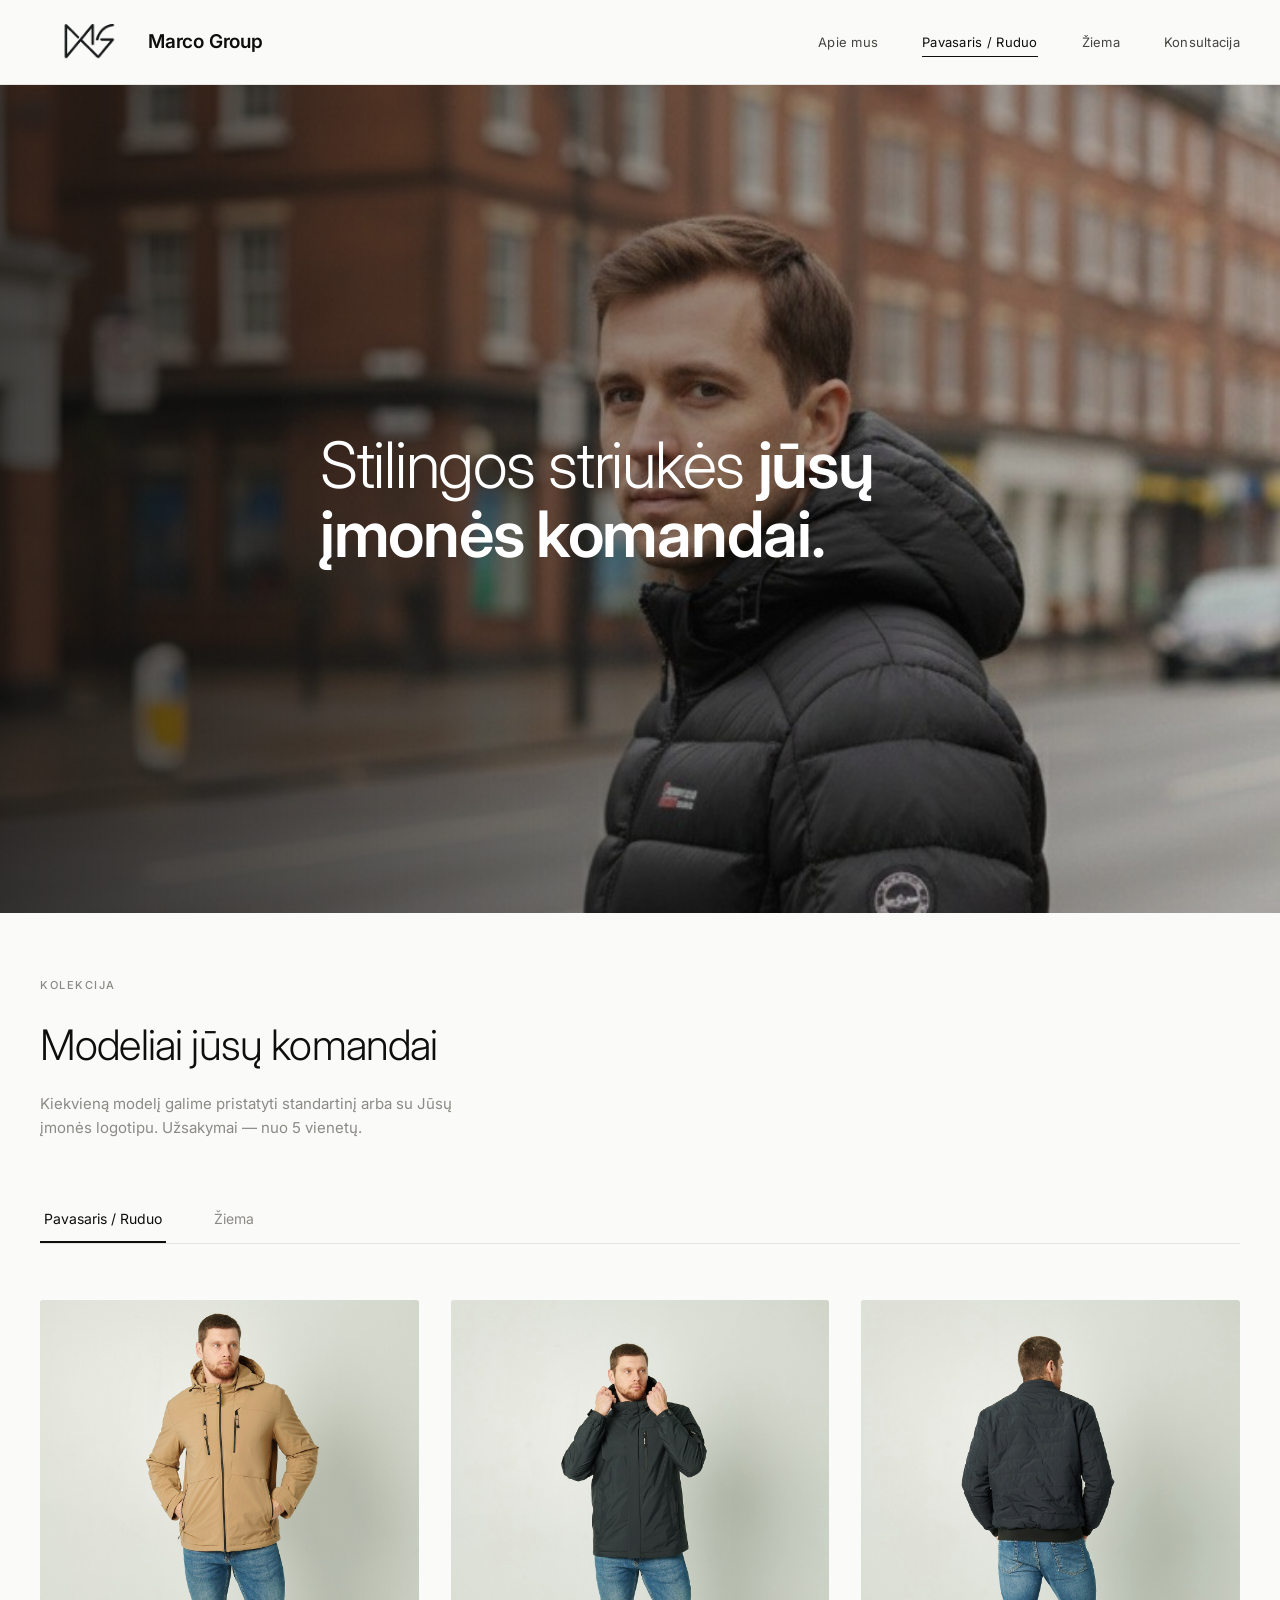
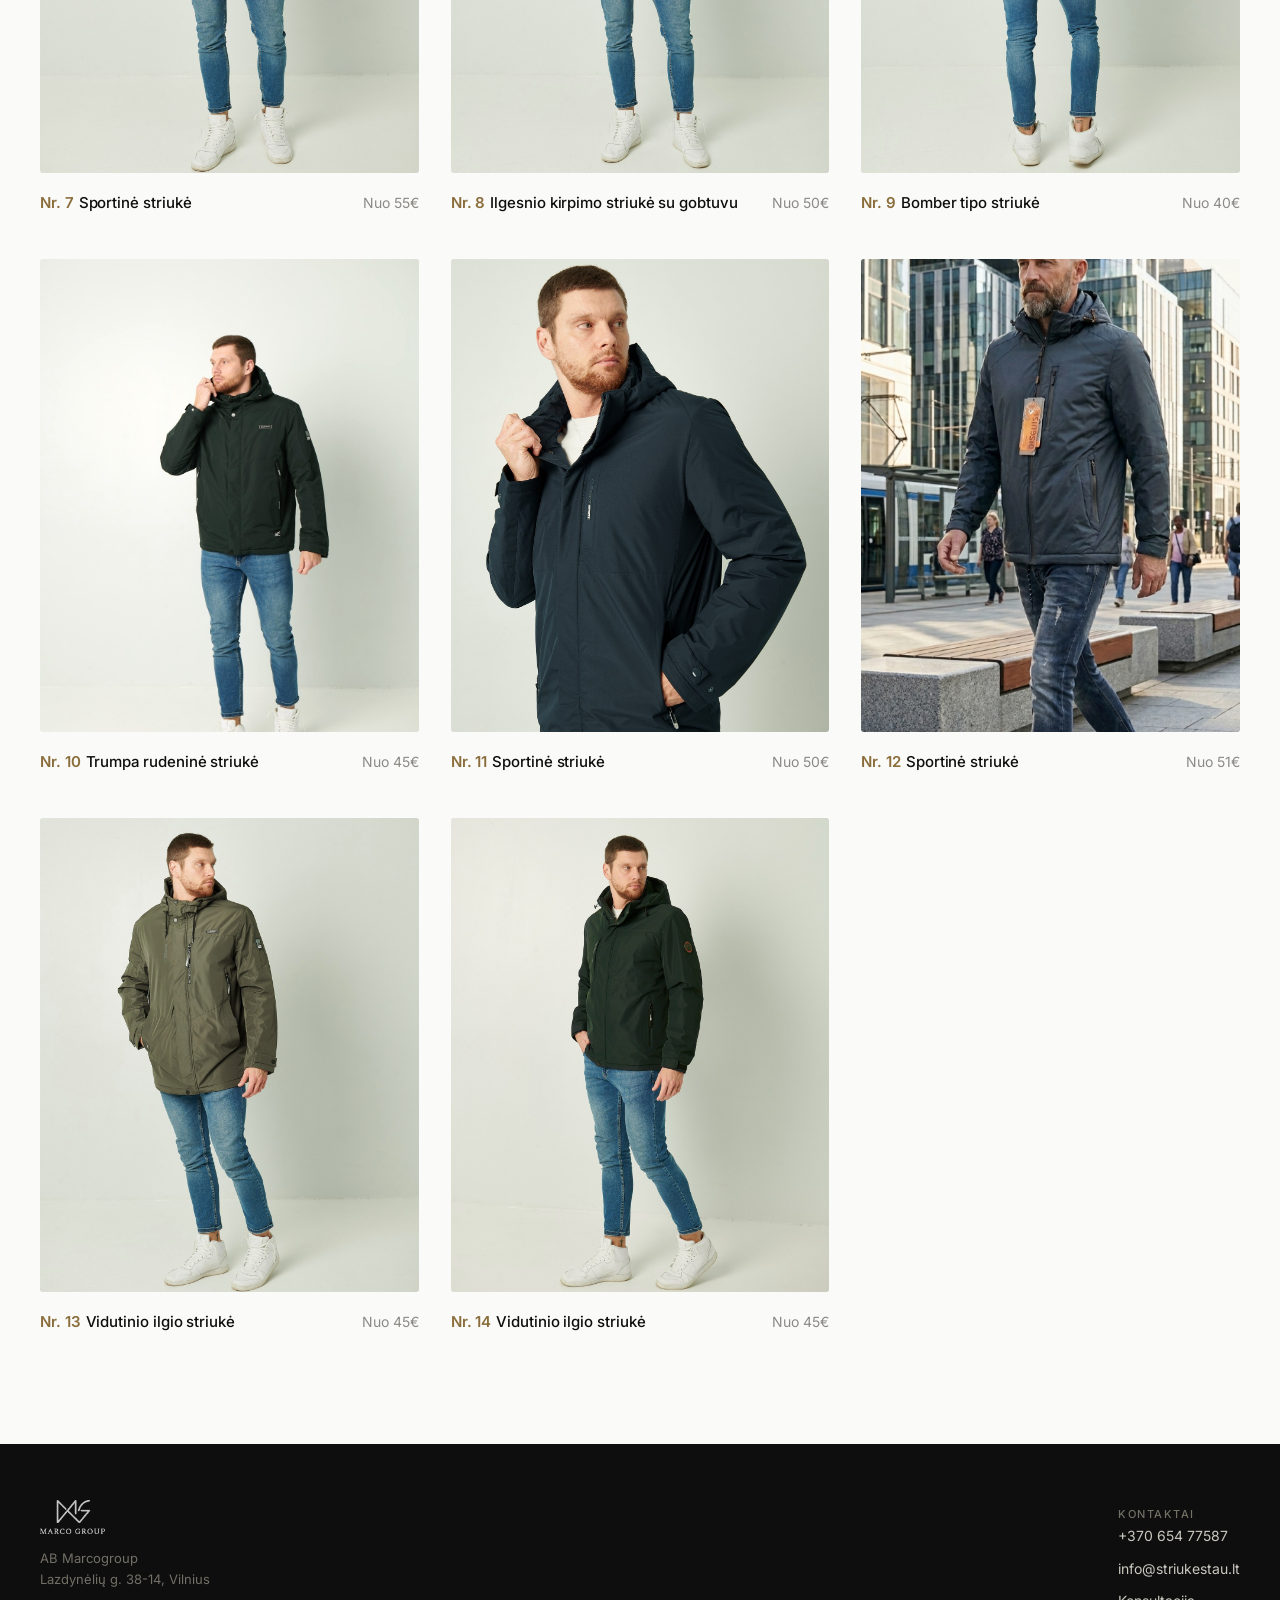
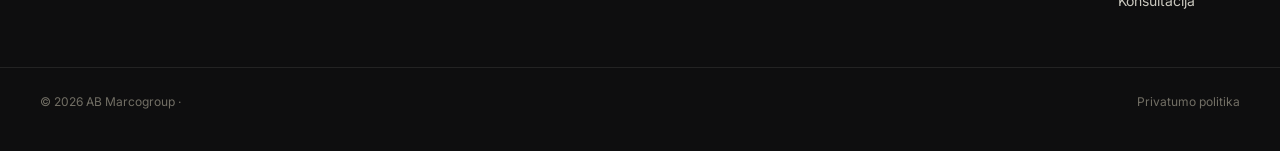
==== kolekcija.html @ fe0a09a7 "Create kolekcija.html" ====
<!DOCTYPE html>
<html lang="lt">
<head>
<meta charset="UTF-8">
<meta name="viewport" content="width=device-width, initial-scale=1.0">
<title>Kolekcija — Marco Group</title>
<meta name="description" content="Vyriškų striukių kolekcija įmonėms. Pavasario/Rudens ir Žiemos modeliai, nuo 5 vienetų.">
<link rel="icon" type="image/png" href="marco-mark-dark.png">
<meta property="og:site_name" content="Marco Group">
<meta property="og:type" content="website">
<meta property="og:image" content="marco-logo-dark.png">
<meta property="og:title" content="Kolekcija — Marco Group">
<meta property="og:description" content="Vyriškų striukių kolekcija įmonėms. Pavasario/Rudens ir Žiemos modeliai, nuo 5 vienetų.">
<link rel="canonical" href="https://striukestau.lt/kolekcija.html">
<link rel="preconnect" href="https://fonts.googleapis.com">
<link href="https://fonts.googleapis.com/css2?family=Inter:wght@300;400;500;600&display=swap" rel="stylesheet">
<link rel="stylesheet" href="1.css">
</head>
<body>

<header class="site-header">
  <div class="wrap">
    <a href="index.html" class="logo" style="display:flex; align-items:center; gap:12px;"><img src="marco-mark-dark.png" alt="Marco Group" style="height:36px;width:auto;display:block;"><span>Marco Group</span></a>
    <nav>
      <ul>
        <li><a href="kolekcija.html?season=pavasaris-ruduo" id="nav-pr">Pavasaris / Ruduo</a></li>
        <li><a href="kolekcija.html?season=ziema" id="nav-z">Žiema</a></li>
        <li><a href="konsultacija.html">Konsultacija</a></li>
      </ul>
    </nav>
  </div>
</header>

<section class="hero">
  <div class="hero-bg"></div>
  <div class="wrap">
    <div class="hero-content">
      <h1>Stilingos striukės <strong>jūsų įmonės komandai.</strong></h1>
    </div>
  </div>
</section>

<section style="padding-top:64px;">
  <div class="wrap">
    <div class="section-head">
      <span class="label">Kolekcija</span>
      <h2>Modeliai jūsų komandai</h2>
      <p>Kiekvieną modelį galime pristatyti standartinį arba su Jūsų įmonės logotipu. Užsakymai — nuo 5 vienetų.</p>
    </div>

    <div class="season-tabs">
      <button class="season-tab" data-season="pavasaris-ruduo">Pavasaris / Ruduo</button>
      <button class="season-tab" data-season="ziema">Žiema</button>
    </div>

    <div class="grid" id="product-grid"></div>
  </div>
</section>

<footer>
  <div class="wrap">
    <div>
      <img src="marco-logo-light.png" alt="Marco Group" style="height:34px; width:auto; margin-bottom:14px; opacity:0.85;">
      <p style="font-size:13px; color:#726F65; max-width:220px;">AB Marcogroup<br>Lazdynėlių g. 38-14, Vilnius</p>
    </div>
    <div class="f-col">
      <span class="label">Kontaktai</span>
      <a href="tel:+37065477587">+370 654 77587</a>
      <a href="mailto:info@striukestau.lt">info@striukestau.lt</a>
      <a href="konsultacija.html">Konsultacija</a>
    </div>
  </div>
  <div class="wrap f-bottom">© 2026 AB Marcogroup · <a href="privatumo-politika.html" style="color:inherit;">Privatumo politika</a></div>
</footer>

<script src="2.js"></script>
<script src="6.js"></script>
<script>
function renderGrid(season){
  const grid = document.getElementById('product-grid');
  grid.innerHTML = '';
  const items = PRODUCTS.filter(p => p.season === season);
  items.forEach((p, i) => {
    const secondImg = p.images.length > 1 ? p.images[1] : p.images[0];
    const num = PRODUCTS.indexOf(p) + 1;
    const a = document.createElement('a');
    a.href = 'product.html?id=' + p.id;
    a.className = 'p-card reveal reveal-stagger';
    a.style.setProperty('--reveal-delay', (i % 3) * 90 + 'ms');
    a.innerHTML = `
      <div class="imgwrap">
        ${p.featured ? '<span class="badge-featured">Rekomenduojame</span>' : ''}
        <img class="img-a" src="${p.images[0]}" alt="${p.name}" loading="lazy">
        <img class="img-b" src="${secondImg}" alt="${p.name}" loading="lazy">
      </div>
      <div class="meta">
        <h4><span class="p-number">Nr. ${num}</span>${p.name}</h4>
        <span class="price">Nuo ${p.tiers[0].price}€</span>
      </div>`;
    grid.appendChild(a);
  });
  if (window.initReveal) window.initReveal();
}

function setActiveTab(season){
  document.querySelectorAll('.season-tab').forEach(btn => {
    btn.classList.toggle('active', btn.dataset.season === season);
  });
  document.getElementById('nav-pr').classList.toggle('active', season === 'pavasaris-ruduo');
  document.getElementById('nav-z').classList.toggle('active', season === 'ziema');
}

function selectSeason(season, updateUrl){
  setActiveTab(season);
  renderGrid(season);
  if (updateUrl){
    const url = new URL(window.location);
    url.searchParams.set('season', season);
    window.history.replaceState({}, '', url);
  }
}

document.querySelectorAll('.season-tab').forEach(btn => {
  btn.addEventListener('click', () => selectSeason(btn.dataset.season, true));
});

const params = new URLSearchParams(window.location.search);
const initialSeason = params.get('season') === 'ziema' ? 'ziema' : 'pavasaris-ruduo';
selectSeason(initialSeason, false);
</script>

</body>
</html>
---- 1.css ----
/* ============================================
   STRIUKĖS TAU — B2B svetainė
   Estetika: Ministry of Supply / Stripe.
   Baltas fonas, plonas geometrinis šriftas, daug oro.
   ============================================ */

:root{
  --bg: #FAFAF8;
  --surface: #FFFFFF;
  --ink: #0E0E0F;
  --ink-soft: #45443F;
  --muted: #8C8A85;
  --line: #E6E4DF;
  --line-strong: #D3D1CA;
  --accent: #A9834B;
  --accent-dark: #8A6D3B;
  --radius: 3px;
  --maxw: 1280px;
}

*{ box-sizing:border-box; }
html{ scroll-behavior:smooth; }
body{
  margin:0;
  background:var(--bg);
  color:var(--ink);
  font-family:"Inter", -apple-system, BlinkMacSystemFont, sans-serif;
  font-weight:400;
  font-size:16px;
  line-height:1.6;
  -webkit-font-smoothing:antialiased;
}

h1,h2,h3,h4{
  font-family:"Inter", sans-serif;
  font-weight:300;
  letter-spacing:-0.02em;
  margin:0;
  color:var(--ink);
}
h1{ font-weight:300; }
strong, b{ font-weight:600; }

.label{
  font-size:11px;
  text-transform:uppercase;
  letter-spacing:0.14em;
  color:var(--muted);
  font-weight:500;
}

a{ color:inherit; text-decoration:none; }
img{ display:block; max-width:100%; }

.wrap{
  max-width:var(--maxw);
  margin:0 auto;
  padding:0 40px;
}

/* ---------- HEADER ---------- */
.site-header{
  position:sticky; top:0; z-index:50;
  background:rgba(250,250,248,0.94);
  backdrop-filter:blur(10px);
  border-bottom:1px solid var(--line);
}
.site-header .wrap{
  display:flex; align-items:center; justify-content:space-between;
  height:84px;
}
.logo{
  font-size:19px;
  font-weight:600;
  letter-spacing:-0.01em;
}
.logo span{ color:var(--ink); font-weight:600; }
nav ul{
  list-style:none; display:flex; margin:0; padding:0;
}
nav ul li{ margin-left:44px; }
nav ul li:first-child{ margin-left:0; }
nav a{
  font-size:13px;
  letter-spacing:0.02em;
  color:var(--ink-soft);
  padding:6px 0;
  border-bottom:1px solid transparent;
  transition:border-color .2s ease, color .2s ease;
}
nav a:hover, nav a.active{ color:var(--ink); border-color:var(--ink); }

/* ---------- BUTTONS ---------- */
.btn{
  display:inline-flex; align-items:center; gap:10px;
  background:var(--ink); color:#fff;
  font-size:13px; font-weight:500; letter-spacing:0.02em;
  padding:16px 30px; border-radius:var(--radius);
  border:1px solid var(--ink);
  transition:background .2s ease, color .2s ease, border-color .2s ease;
  white-space:nowrap; cursor:pointer;
}
.btn:hover{ background:transparent; color:var(--ink); }
.btn.outline{ background:transparent; color:var(--ink); }
.btn.outline:hover{ background:var(--ink); color:#fff; }
.btn.accent{ background:var(--accent-dark); border-color:var(--accent-dark); }
.btn.accent:hover{ background:transparent; color:var(--accent-dark); }
.btn:disabled{ opacity:0.35; cursor:not-allowed; }
.btn:disabled:hover{ background:var(--ink); color:#fff; }
.btn.full{ width:100%; justify-content:center; }

/* ---------- HERO ---------- */
.hero{
  position:relative;
  min-height:92vh;
  display:flex; align-items:center;
  overflow:hidden;
  background:#111;
}
.hero-bg{
  position:absolute; top:0; right:0; bottom:0; left:0;
  background:url("jacket-01.jpg") center 22% / cover no-repeat;
  animation:heroZoom 12s ease-in-out infinite alternate;
  will-change:transform;
}
@keyframes heroZoom{
  from{ transform:scale(1); }
  to{ transform:scale(1.12); }
}
@media (prefers-reduced-motion: reduce){
  .hero-bg{ animation:none; }
}
.hero::before{
  content:"";
  position:absolute; top:0; right:0; bottom:0; left:0;
  background:linear-gradient(90deg, rgba(10,10,10,0.72) 0%, rgba(10,10,10,0.42) 45%, rgba(10,10,10,0.12) 100%);
  z-index:1;
}
.hero-content{
  position:relative; z-index:2;
  color:#fff;
  max-width:640px;
}
.hero h1{
  font-size:clamp(38px, 5.2vw, 64px);
  line-height:1.08;
  font-weight:300;
  color:#fff;
  letter-spacing:-0.02em;
}
.hero h1 strong{ font-weight:600; }
.hero p.lede{
  margin-top:26px;
  font-size:18px;
  font-weight:300;
  max-width:480px;
  color:rgba(255,255,255,0.82);
  line-height:1.6;
}
.hero-ctas{
  margin-top:40px;
  display:flex; gap:16px; flex-wrap:wrap;
}
.hero-ctas .btn.outline{ color:#fff; border-color:rgba(255,255,255,0.5); }
.hero-ctas .btn.outline:hover{ background:#fff; color:var(--ink); border-color:#fff; }

/* ---------- FLAGSHIP PRODUCT ---------- */
.flagship{
  padding:90px 0;
  border-bottom:1px solid var(--line);
}
.flagship-grid{
  display:grid; grid-template-columns:0.9fr 1.1fr; gap:64px; align-items:center;
}
.flagship-img{
  aspect-ratio:4/5; overflow:hidden; border-radius:var(--radius); background:#eee;
}
.flagship-img img{ width:100%; height:100%; object-fit:cover; }
.flagship-info h2{ font-size:clamp(26px,3.2vw,36px); font-weight:300; margin-bottom:18px; }
.flagship-info p{ color:var(--ink-soft); font-size:15.5px; line-height:1.7; max-width:440px; }
@media (max-width:960px){
  .flagship-grid{ grid-template-columns:1fr; gap:32px; }
}

/* ---------- VALUE PROPS ---------- */
.values{
  padding:80px 0;
  border-bottom:1px solid var(--line);
}
.values .grid3{
  display:grid; grid-template-columns:repeat(3,1fr); gap:56px;
}
.value-block .v-icon{
  display:inline-flex; align-items:center; justify-content:center;
  width:44px; height:44px; margin-bottom:20px;
  border:1px solid var(--line-strong); border-radius:50%;
  color:var(--accent-dark);
}
.value-block .v-icon svg{ width:20px; height:20px; }
.value-block h3{
  font-size:19px; font-weight:500; letter-spacing:-0.01em; margin-bottom:10px;
}
.value-block p{ color:var(--ink-soft); font-size:15px; line-height:1.65; }

/* ---------- SECTION GENERIC ---------- */
section{ padding:110px 0; }
.section-head{
  margin-bottom:56px;
}
.section-head .label{ display:block; margin-bottom:16px; }
.section-head h2{ font-size:clamp(28px,3.6vw,42px); font-weight:300; letter-spacing:-0.02em; }
.section-head p{ color:var(--muted); max-width:460px; margin-top:14px; font-size:15px; }

/* ---------- COLLECTION TABS ---------- */
.season-tabs{
  display:flex; gap:8px; margin-bottom:56px;
  border-bottom:1px solid var(--line);
}
.season-tab{
  padding:14px 4px; margin-right:36px;
  font-size:14px; color:var(--muted);
  border-bottom:2px solid transparent;
  cursor:pointer; background:none; border-top:none; border-left:none; border-right:none;
  font-family:inherit;
  transition:color .2s ease, border-color .2s ease;
}
.season-tab.active{ color:var(--ink); border-color:var(--ink); }

/* ---------- PRODUCT GRID ---------- */
.grid{
  display:grid;
  grid-template-columns:repeat(3, 1fr);
  gap:44px 32px;
}
.p-card{ cursor:pointer; }
.p-card .imgwrap{
  position:relative;
  aspect-ratio:4/5;
  overflow:hidden;
  background:#eee;
  border-radius:var(--radius);
}
.p-card .imgwrap img{
  position:absolute; inset:0;
  width:100%; height:100%; object-fit:cover;
  transition:opacity .45s ease, transform .6s cubic-bezier(.2,.8,.2,1);
}
.p-card .imgwrap img.img-a{ opacity:1; z-index:1; }
.p-card .imgwrap img.img-b{ opacity:0; z-index:2; }
.p-card:hover .imgwrap img{ transform:scale(1.035); }
.p-card:hover .imgwrap img.img-b{ opacity:1; }
.badge-featured{
  position:absolute; top:14px; left:14px; z-index:3;
  background:var(--ink); color:#fff;
  font-size:11px; text-transform:uppercase; letter-spacing:0.08em;
  padding:6px 12px; border-radius:20px;
}
.badge-num{
  position:absolute; top:14px; right:14px; z-index:3;
  background:#fff; color:var(--ink);
  font-family:"Inter", sans-serif;
  font-size:13px; font-weight:600;
  width:28px; height:28px; border-radius:50%;
  display:flex; align-items:center; justify-content:center;
  box-shadow:0 1px 4px rgba(0,0,0,0.25);
}
.p-card .meta{ padding-top:18px; display:flex; justify-content:space-between; align-items:baseline; }
.p-card h4{ font-size:15px; font-weight:500; letter-spacing:-0.005em; }
.p-number{ color:var(--accent-dark); font-weight:600; margin-right:5px; white-space:nowrap; }
.p-card .price{ font-size:14px; color:var(--muted); white-space:nowrap; margin-left:12px; }

/* ---------- ABOUT / TRUST STRIP ---------- */
.trust{
  background:var(--surface);
  border-top:1px solid var(--line);
  border-bottom:1px solid var(--line);
}
.trust .wrap{
  display:grid; grid-template-columns:1fr 1fr; gap:70px; align-items:center;
}
.trust h2{ font-size:clamp(26px,3.2vw,36px); font-weight:300; margin-bottom:20px; }
.trust p{ color:var(--ink-soft); font-size:15.5px; margin-bottom:16px; line-height:1.7; }
.trust-stats{ display:flex; gap:44px; margin-top:30px; }
.trust-stats .num{ font-size:34px; font-weight:300; display:block; color:var(--ink); }
.trust-stats .lbl{ font-size:12px; color:var(--muted); text-transform:uppercase; letter-spacing:0.08em; margin-top:4px; }
.trust img{ width:100%; aspect-ratio:4/5; object-fit:cover; border-radius:var(--radius); }

/* ---------- FOOTER ---------- */
footer{
  background:var(--ink); color:#9A988F;
  padding:56px 0 40px;
}
footer .wrap{
  display:flex; justify-content:space-between; align-items:flex-start; flex-wrap:wrap; gap:32px;
}
footer .f-logo{ color:#fff; font-size:17px; font-weight:600; margin-bottom:10px; }
footer .f-logo span{ color:var(--accent); font-weight:400; }
footer .f-col .label{ color:#726F65; margin-bottom:14px; }
footer .f-col a{ display:block; font-size:14px; margin-bottom:10px; color:#C9C7BE; }
footer .f-col a:hover{ color:#fff; }
footer .f-bottom{
  border-top:1px solid #232323; margin-top:44px; padding-top:24px;
  font-size:12px; color:#726F65;
}

/* ================= PRODUCT DETAIL PAGE ================= */
.product-detail{ padding:56px 0 120px; }
.pd-grid{
  display:grid; grid-template-columns:1.1fr 0.9fr; gap:72px;
}
.pd-gallery-main{
  aspect-ratio:4/5; overflow:hidden; border-radius:var(--radius); background:#eee; margin-bottom:14px;
}
.pd-gallery-main img{ width:100%; height:100%; object-fit:cover; }
.pd-gallery-thumbs{ display:flex; gap:12px; }
.pd-gallery-thumbs img{
  width:84px; height:104px; object-fit:cover; border-radius:var(--radius);
  cursor:pointer; border:1px solid var(--line); opacity:0.7; transition:opacity .2s ease, border-color .2s ease;
}
.pd-gallery-thumbs img:hover, .pd-gallery-thumbs img.active{ opacity:1; border-color:var(--ink); }

.pd-info .season-pill{
  display:inline-block; font-size:11px; text-transform:uppercase; letter-spacing:0.1em;
  color:var(--accent-dark); border:1px solid var(--accent); padding:5px 12px; border-radius:20px;
  margin-bottom:20px;
}
.pd-info h1{ font-size:clamp(28px,3.4vw,38px); font-weight:300; letter-spacing:-0.02em; margin-bottom:18px; }
.pd-number{
  display:block; font-size:12px; font-weight:600; text-transform:uppercase;
  letter-spacing:0.1em; color:var(--accent-dark); margin-bottom:8px;
}
.pd-info .desc{ color:var(--ink-soft); font-size:15.5px; line-height:1.7; margin-bottom:36px; }

.color-select{ margin-bottom:32px; }
.color-options{ display:flex; gap:10px; flex-wrap:wrap; }
.color-btn{
  padding:11px 20px; font-size:13.5px; border:1px solid var(--line-strong);
  background:#fff; border-radius:20px; cursor:pointer; color:var(--ink-soft);
  transition:border-color .2s ease, color .2s ease, background .2s ease;
  font-family:inherit;
}
.color-btn:hover{ border-color:var(--ink); color:var(--ink); }
.color-btn.active{ background:var(--ink); border-color:var(--ink); color:#fff; }

.tier-table{ width:100%; border-collapse:collapse; margin-bottom:40px; }
.tier-table th{
  text-align:left; font-size:11px; text-transform:uppercase; letter-spacing:0.08em;
  color:var(--muted); font-weight:500; padding:0 0 10px; border-bottom:1px solid var(--line);
}
.tier-table td{ padding:16px 0; border-bottom:1px solid var(--line); font-size:15px; }
.tier-table td.price{ font-weight:600; text-align:right; }
.tier-table tr.active-tier td{ color:var(--accent-dark); }

.size-matrix{ margin-bottom:28px; }
.size-matrix .sm-label{ margin-bottom:14px; }
.sm-row{ display:grid; grid-template-columns:repeat(auto-fill, minmax(64px, 1fr)); gap:10px; }
.sm-cell{ text-align:center; }
.sm-cell label{ display:block; font-size:12px; color:var(--muted); margin-bottom:8px; letter-spacing:0.04em; }
.sm-cell input{
  width:100%; text-align:center; padding:12px 4px;
  border:1px solid var(--line-strong); border-radius:var(--radius);
  font-family:inherit; font-size:15px; color:var(--ink);
}
.sm-cell input:focus{ outline:none; border-color:var(--ink); }
.sm-total{
  display:flex; flex-wrap:wrap; gap:8px 20px; justify-content:space-between; align-items:center;
  margin-top:18px; padding-top:18px; border-top:1px solid var(--line);
  font-size:14px; color:var(--ink-soft);
}
.sm-total .n{ font-weight:600; color:var(--ink); }
.sm-warning{
  display:none;
  margin-top:14px; padding:12px 16px; border-radius:var(--radius);
  background:#FBF3EC; color:var(--accent-dark); font-size:13.5px;
  border:1px solid #ECD9C4;
}
.sm-warning.show{ display:block; }

.logo-tool{
  border:1px solid var(--line); border-radius:var(--radius); padding:28px; margin-bottom:32px;
}
.logo-tool-head{ display:flex; justify-content:space-between; align-items:flex-start; margin-bottom:20px; gap:16px; }
.logo-tool-head h4{ font-size:15px; font-weight:500; }
.clean-toggle{ display:flex; align-items:center; gap:8px; font-size:13px; color:var(--ink-soft); cursor:pointer; white-space:nowrap; }
.clean-toggle input{ width:16px; height:16px; }

.dropzone{
  border:1.5px dashed var(--line-strong); border-radius:var(--radius);
  padding:30px; text-align:center; color:var(--muted); font-size:13.5px;
  cursor:pointer; transition:border-color .2s ease, background .2s ease;
}
.dropzone.dragover{ border-color:var(--accent); background:#FBF8F2; }
.dropzone input{ display:none; }

.visualizer{ margin-top:22px; display:none; }
.visualizer.show{ display:block; }
.viz-stage{
  position:relative; width:100%; aspect-ratio:4/5; border-radius:var(--radius); overflow:hidden;
  background:#eee; user-select:none;
}
.viz-stage img.base{ width:100%; height:100%; object-fit:cover; pointer-events:none; }
.viz-logo{
  position:absolute; width:90px; height:90px; cursor:grab;
  touch-action:none;
}
.viz-logo img{ width:100%; height:100%; object-fit:contain; pointer-events:none; }
.viz-logo.dragging{ cursor:grabbing; }

/* Dydžio keitimo rankenėlė (kampe) — maža ir nenumaniai matoma, kad nebūtų kliūtis */
.viz-logo-resize{
  position:absolute;
  right:-10px; bottom:-10px;
  width:13px; height:13px;
  background:rgba(255,255,255,0.92);
  border:1.5px solid var(--ink);
  border-radius:50%;
  cursor:nwse-resize;
  touch-action:none;
  z-index:5;
  box-shadow:0 1px 2px rgba(0,0,0,0.3);
}

.viz-note{ font-size:12px; color:var(--muted); margin-top:12px; }
.logo-tool.disabled{ opacity:0.4; pointer-events:none; }

.modal-overlay{
  display:none;
  position:fixed; inset:0; background:rgba(14,14,15,0.5);
  z-index:100; align-items:center; justify-content:center; padding:20px;
}
.modal-overlay.show{ display:flex; }
.modal{
  background:#fff; border-radius:var(--radius); padding:44px;
  max-width:440px; width:100%; position:relative;
}
.modal-close{
  position:absolute; top:20px; right:20px; font-size:20px; color:var(--muted);
  cursor:pointer; background:none; border:none; font-family:inherit;
}
.modal h3{ font-size:22px; font-weight:400; margin-bottom:8px; }
.modal p.sub{ color:var(--muted); font-size:14px; margin-bottom:28px; }
.field{ margin-bottom:18px; }
.field label{ display:block; font-size:12.5px; color:var(--ink-soft); margin-bottom:8px; }
.field input, .field textarea{
  width:100%; padding:13px 14px; border:1px solid var(--line-strong); border-radius:var(--radius);
  font-family:inherit; font-size:14.5px; color:var(--ink);
}
.field input:focus, .field textarea:focus{ outline:none; border-color:var(--ink); }
.field textarea{ resize:vertical; min-height:90px; }
.form-status{ font-size:13.5px; margin-top:14px; text-align:center; min-height:18px; }
.form-status.ok{ color:#3C7A4E; }
.form-status.err{ color:var(--accent-dark); }

/* ---------- CONSULTATION PAGE ---------- */
.consult-hero{ padding:100px 0 60px; }
.consult-hero .label{ margin-bottom:18px; }
.consult-hero h1{ font-size:clamp(30px,4vw,46px); font-weight:300; max-width:680px; margin-bottom:18px; }
.consult-hero p{ color:var(--ink-soft); font-size:16px; max-width:540px; }
.consult-form{ padding-bottom:120px; }
.consult-form .wrap{ max-width:640px; }

/* ---------- CONTACT STRIP (shared) ---------- */
.contact-strip{
  background:var(--ink); color:#fff; text-align:center;
}
.contact-strip h2{ color:#fff; font-size:clamp(26px,3.4vw,38px); font-weight:300; margin-bottom:18px; }
.contact-strip p{ color:#B7B5AC; margin-bottom:30px; max-width:440px; margin-left:auto; margin-right:auto; }
.contact-strip .btn{ background:#fff; color:var(--ink); border-color:#fff; }
.contact-strip .btn:hover{ background:transparent; color:#fff; }

/* ---------- RESPONSIVE ---------- */
/* ---------- MOBILE MENU BUTTON (hamburger) ---------- */
.mobile-menu-btn{
  display:none;
  background:none; border:none; cursor:pointer;
  padding:8px; margin-left:16px;
  flex-direction:column; gap:5px;
  justify-content:center; align-items:center;
}
.mobile-menu-btn span{
  display:block; width:22px; height:2px;
  background:var(--ink); border-radius:2px;
  transition:transform .2s ease, opacity .2s ease;
}
.site-header.nav-open .mobile-menu-btn span:nth-child(1){ transform:translateY(7px) rotate(45deg); }
.site-header.nav-open .mobile-menu-btn span:nth-child(2){ opacity:0; }
.site-header.nav-open .mobile-menu-btn span:nth-child(3){ transform:translateY(-7px) rotate(-45deg); }

@media (max-width:960px){
  .mobile-menu-btn{ display:flex; }
  nav ul{
    display:none;
    position:absolute;
    top:84px; left:0; right:0;
    flex-direction:column;
    background:var(--surface);
    padding:12px 22px 24px;
    border-bottom:1px solid var(--line);
    box-shadow:0 12px 24px rgba(0,0,0,0.08);
  }
  .site-header.nav-open nav ul{ display:flex; }
  nav ul li{ margin-left:0; }
  nav ul li a{ display:block; padding:14px 0; font-size:15px; border-bottom:1px solid var(--line); }
  nav ul li:last-child a{ border-bottom:none; }
  .values .grid3{ grid-template-columns:1fr; gap:36px; }
  .trust .wrap{ grid-template-columns:1fr; }
  .trust img{ order:-1; }
  .grid{ grid-template-columns:repeat(2,1fr); gap:28px 20px; }
  .pd-grid{ grid-template-columns:1fr; gap:36px; }
  .sm-row{ grid-template-columns:repeat(auto-fill, minmax(56px, 1fr)); }
  footer .wrap{ flex-direction:column; }
}
@media (max-width:560px){
  .wrap{ padding:0 22px; }
  .grid{ grid-template-columns:1fr 1fr; }
  .hero-ctas{ flex-direction:column; }
  .hero-ctas .btn{ width:100%; justify-content:center; }
}

@media (prefers-reduced-motion: reduce){
  *{ transition:none !important; scroll-behavior:auto !important; }
}

/* ---------- SCROLL REVEAL ---------- */
.reveal{
  opacity:0;
  transform:translateY(28px);
  transition:opacity .7s cubic-bezier(.16,.8,.24,1), transform .7s cubic-bezier(.16,.8,.24,1);
}
.reveal.in-view{
  opacity:1;
  transform:translateY(0);
}
.reveal-stagger.in-view{ transition-delay:var(--reveal-delay, 0ms); }
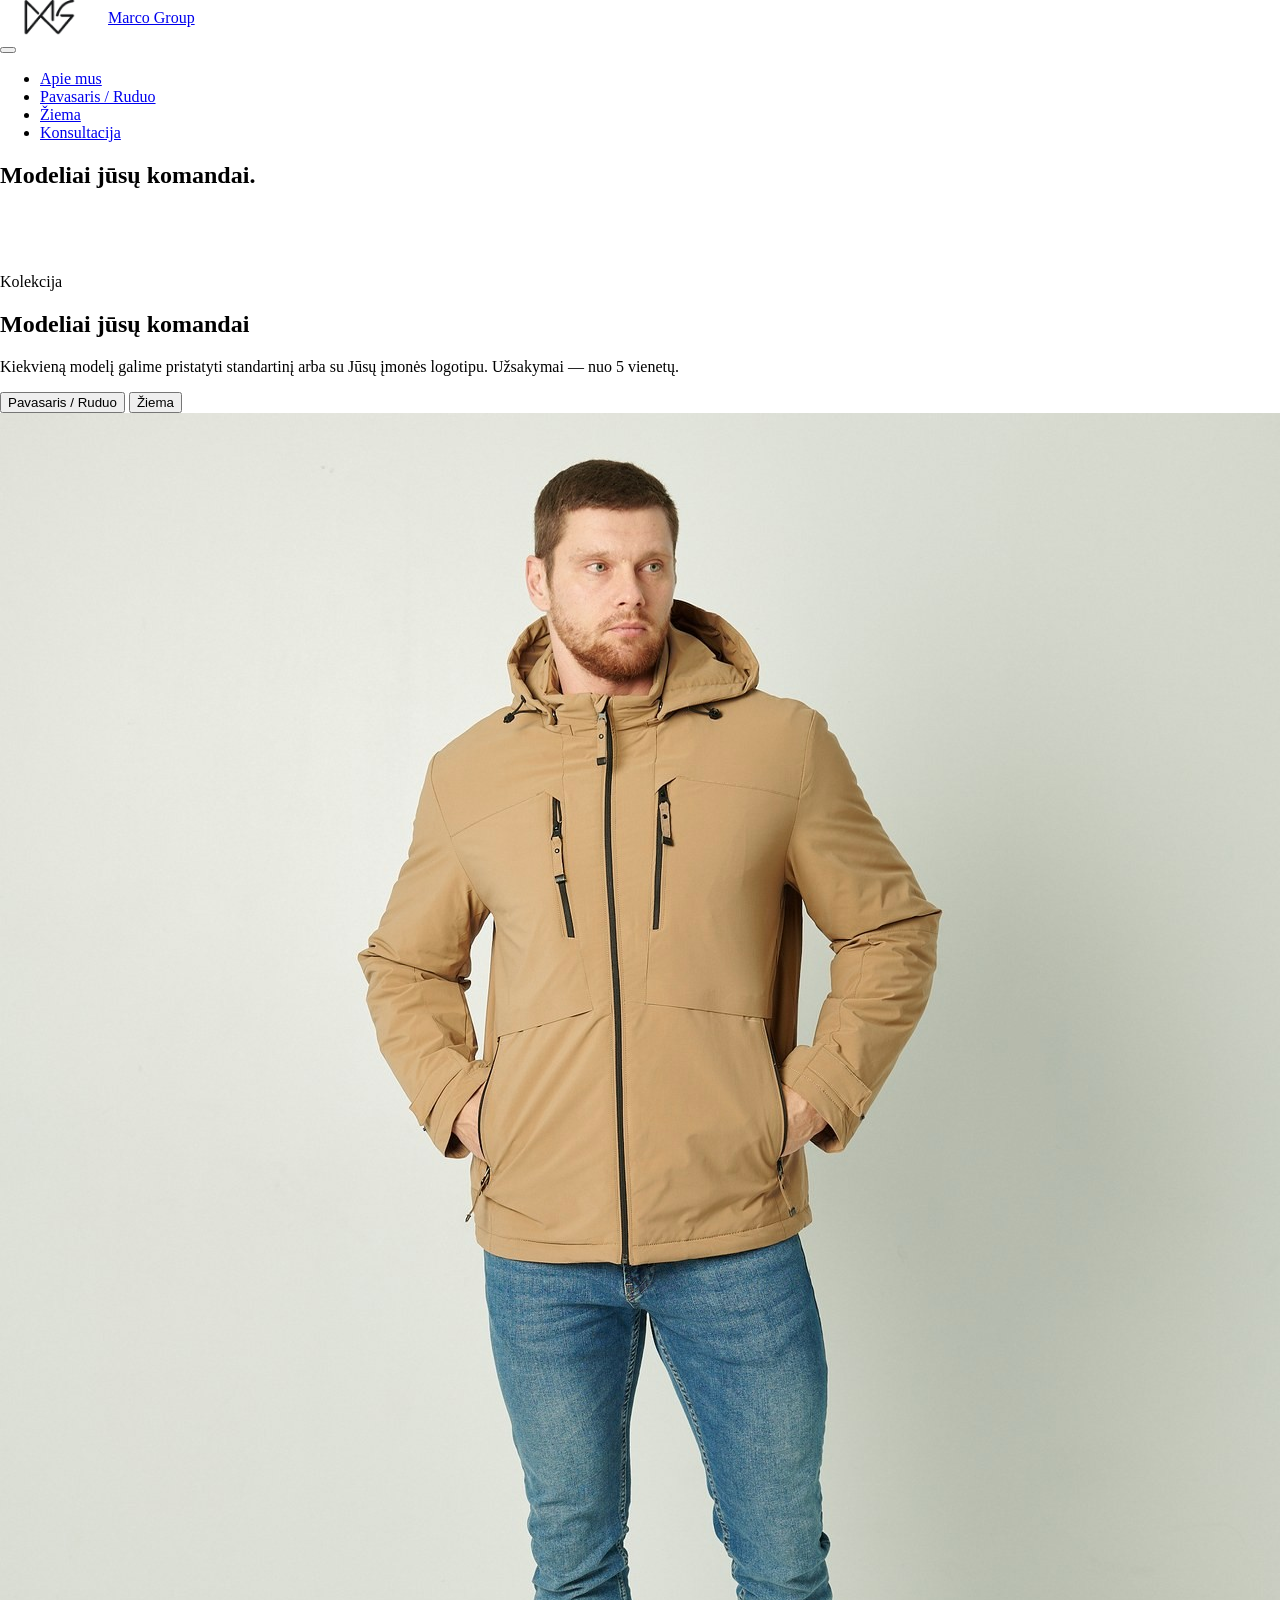
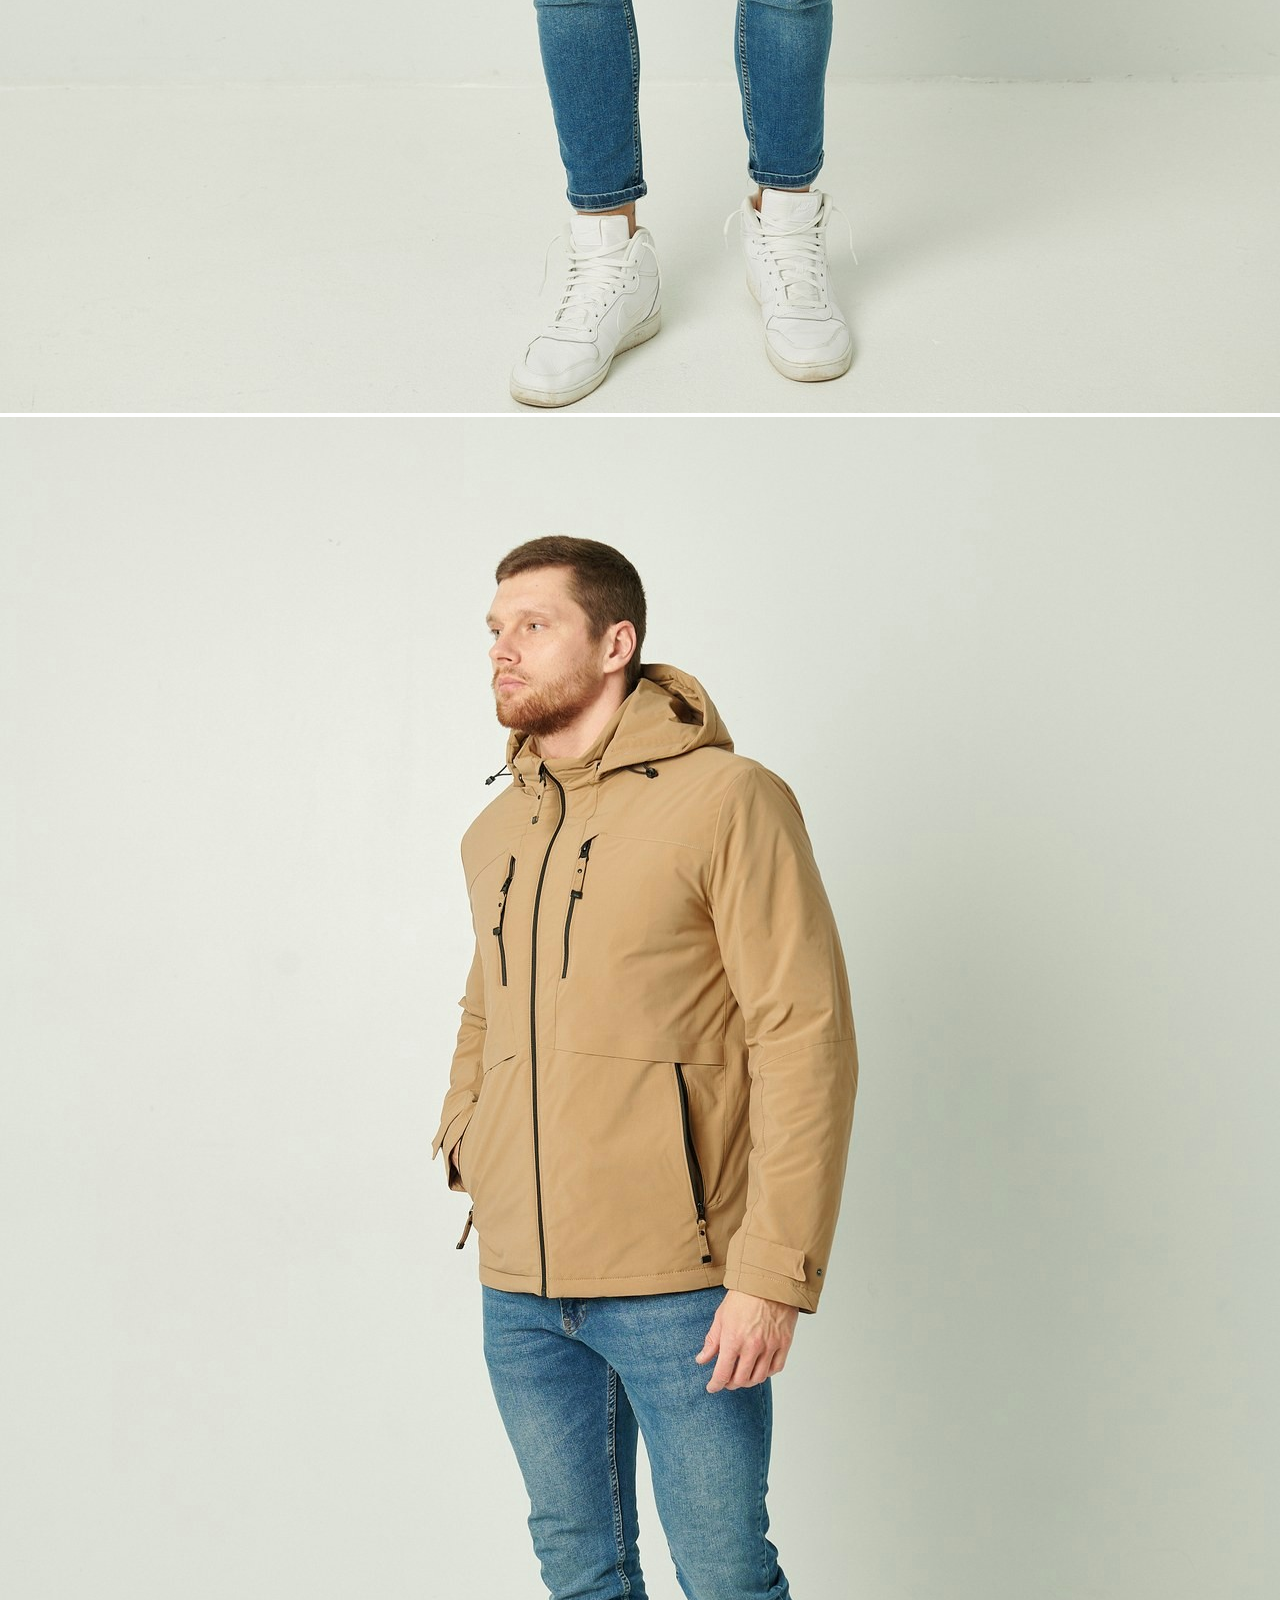
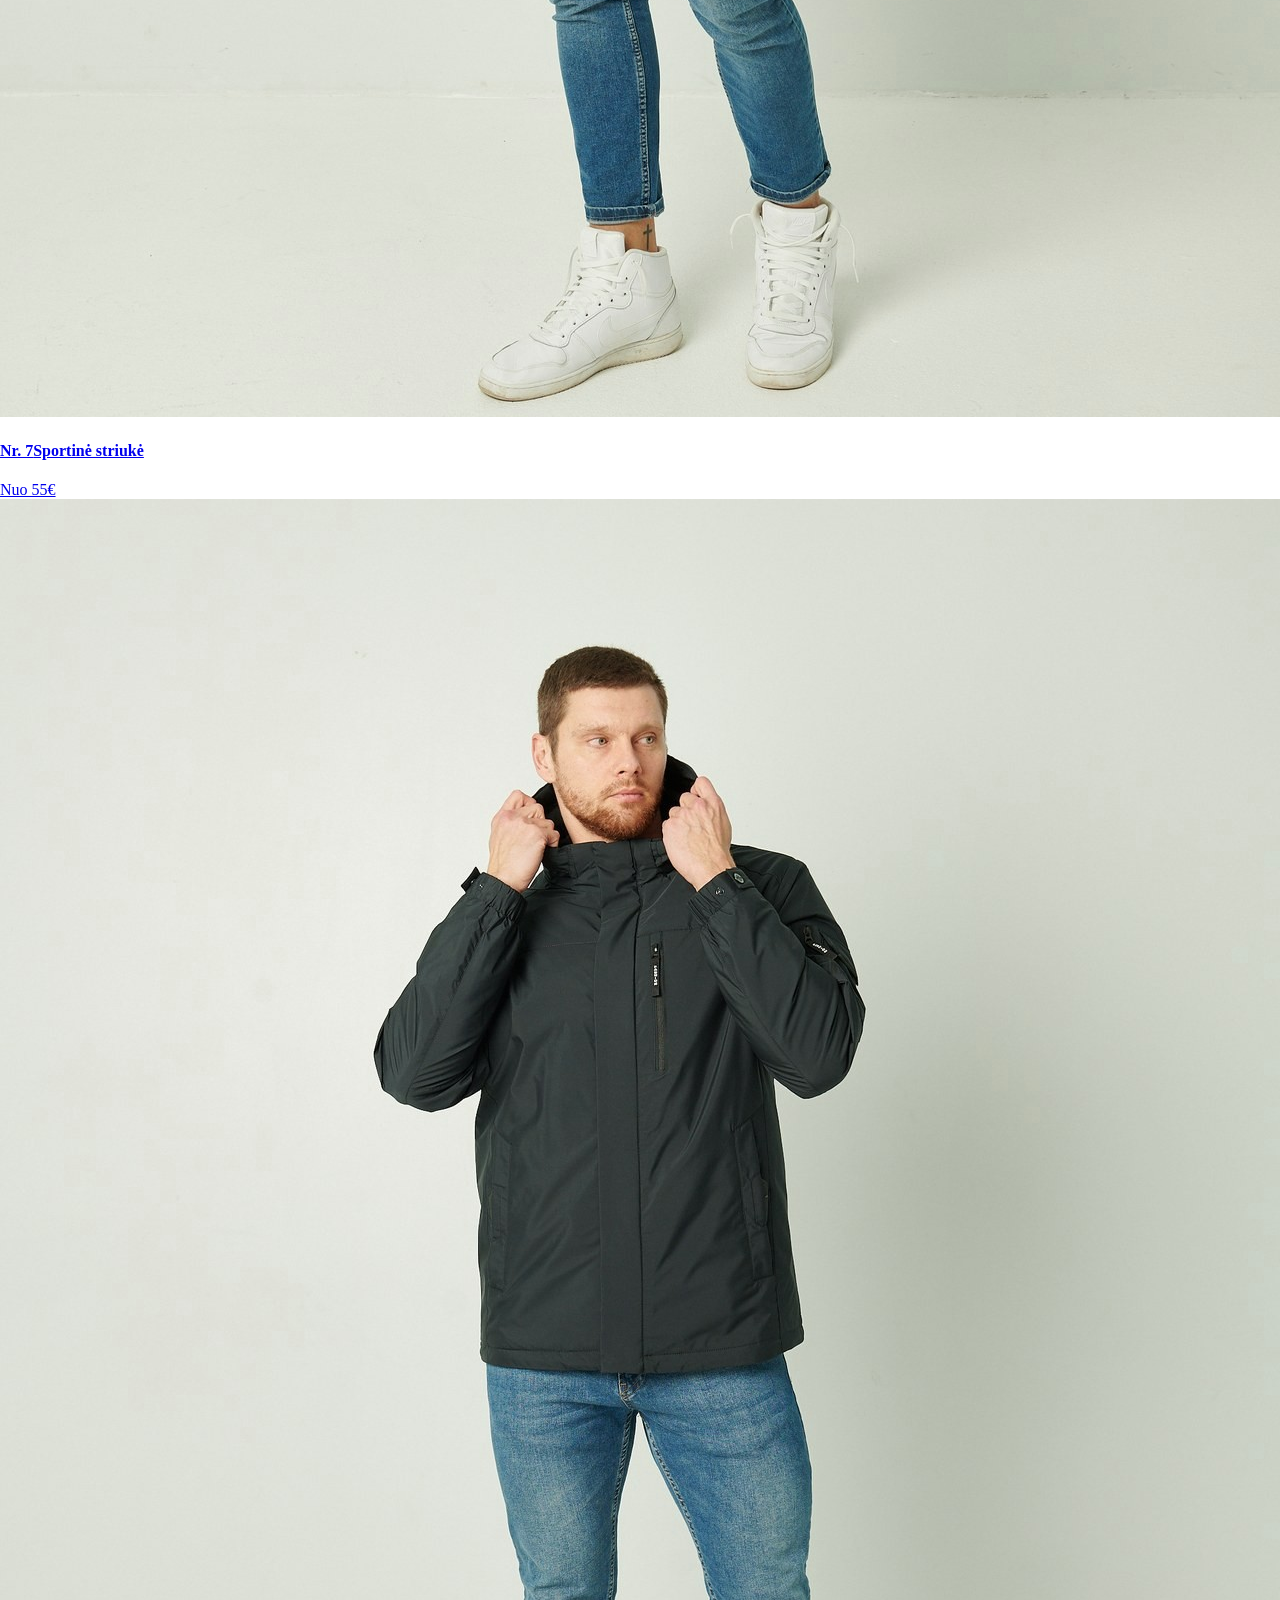
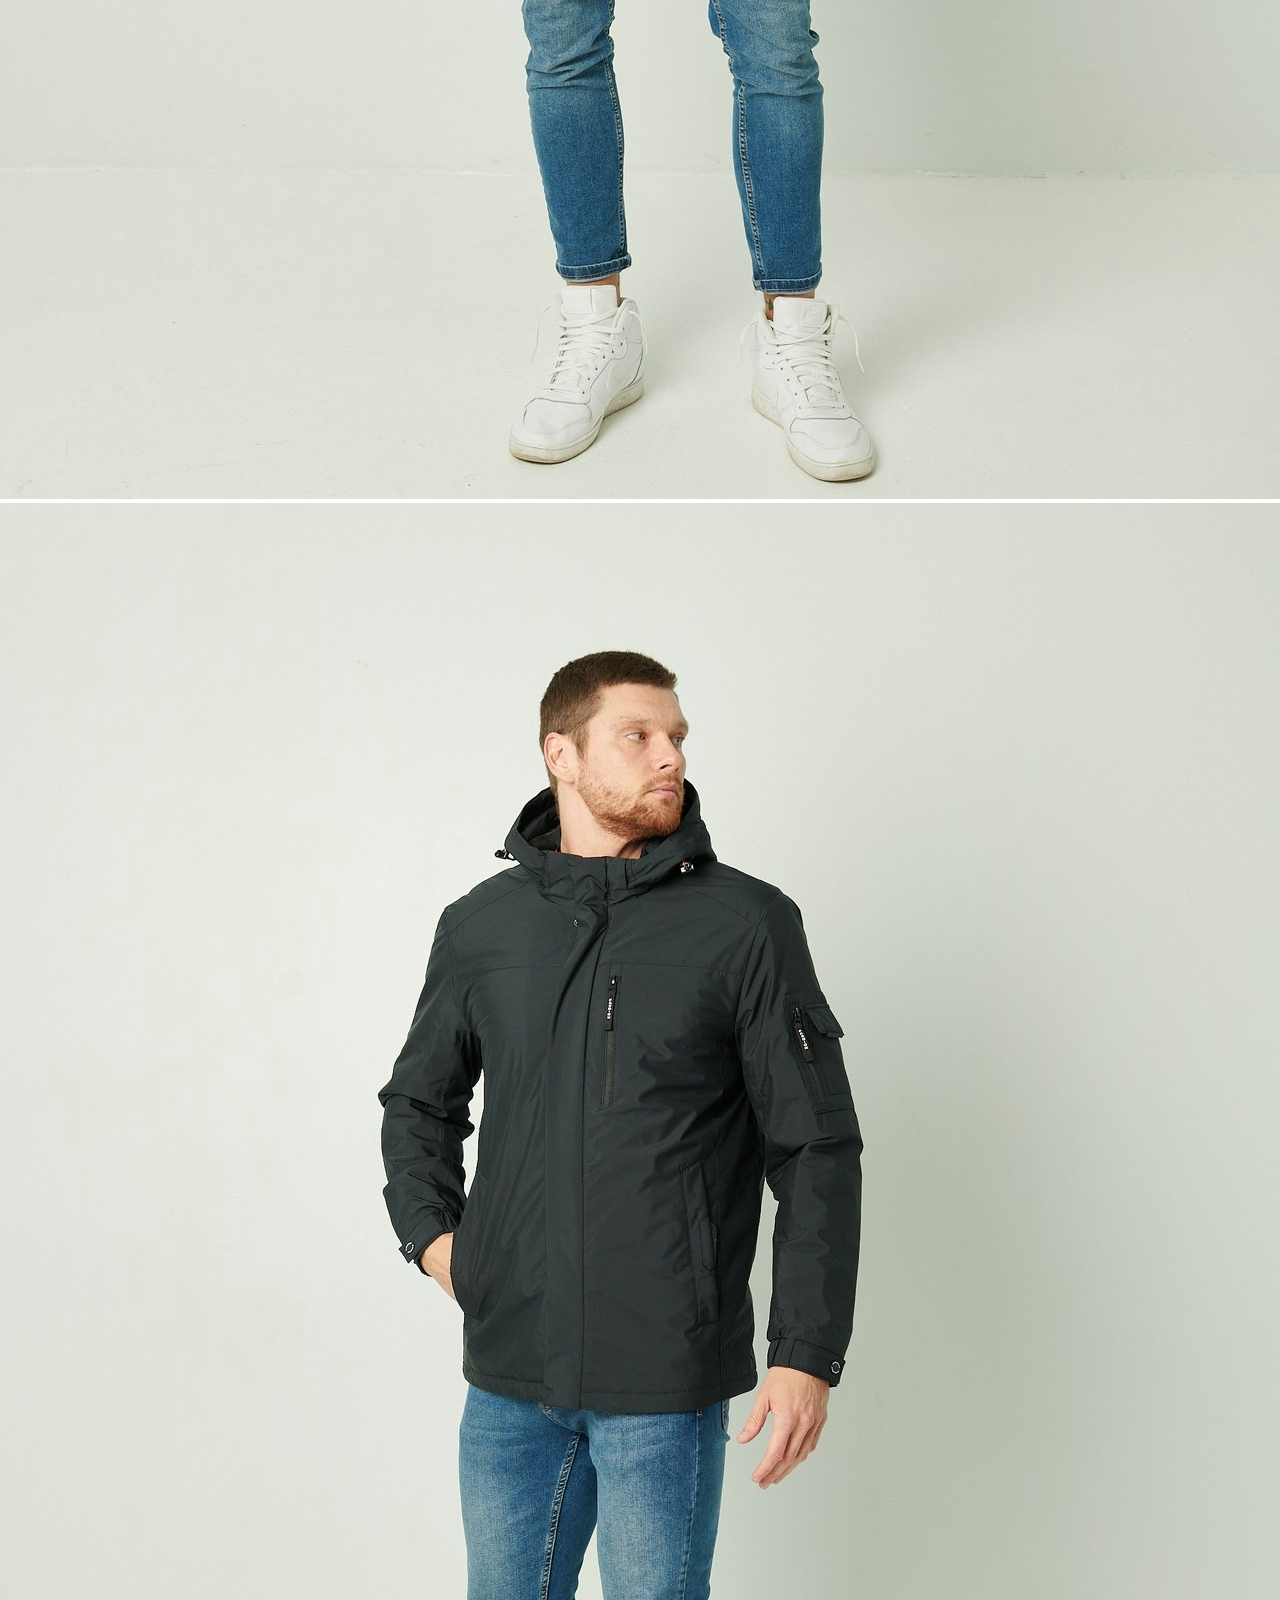
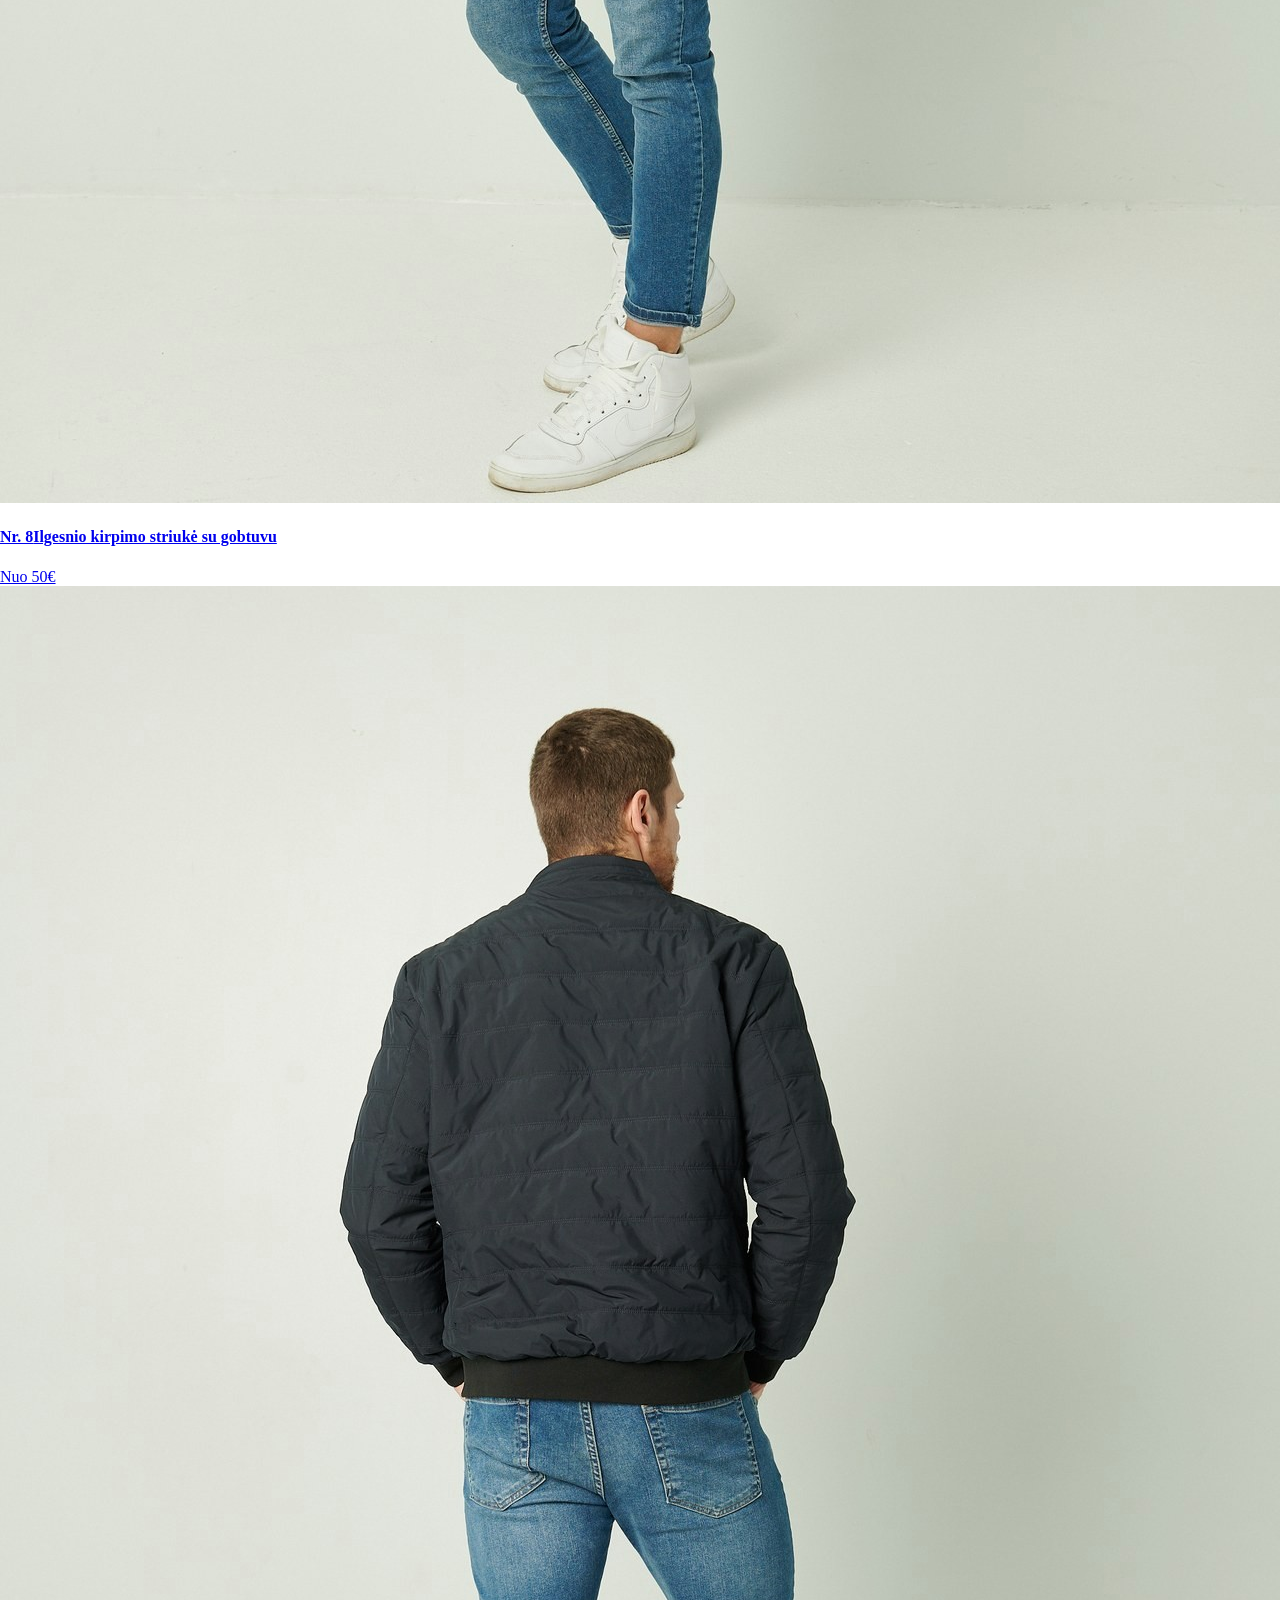
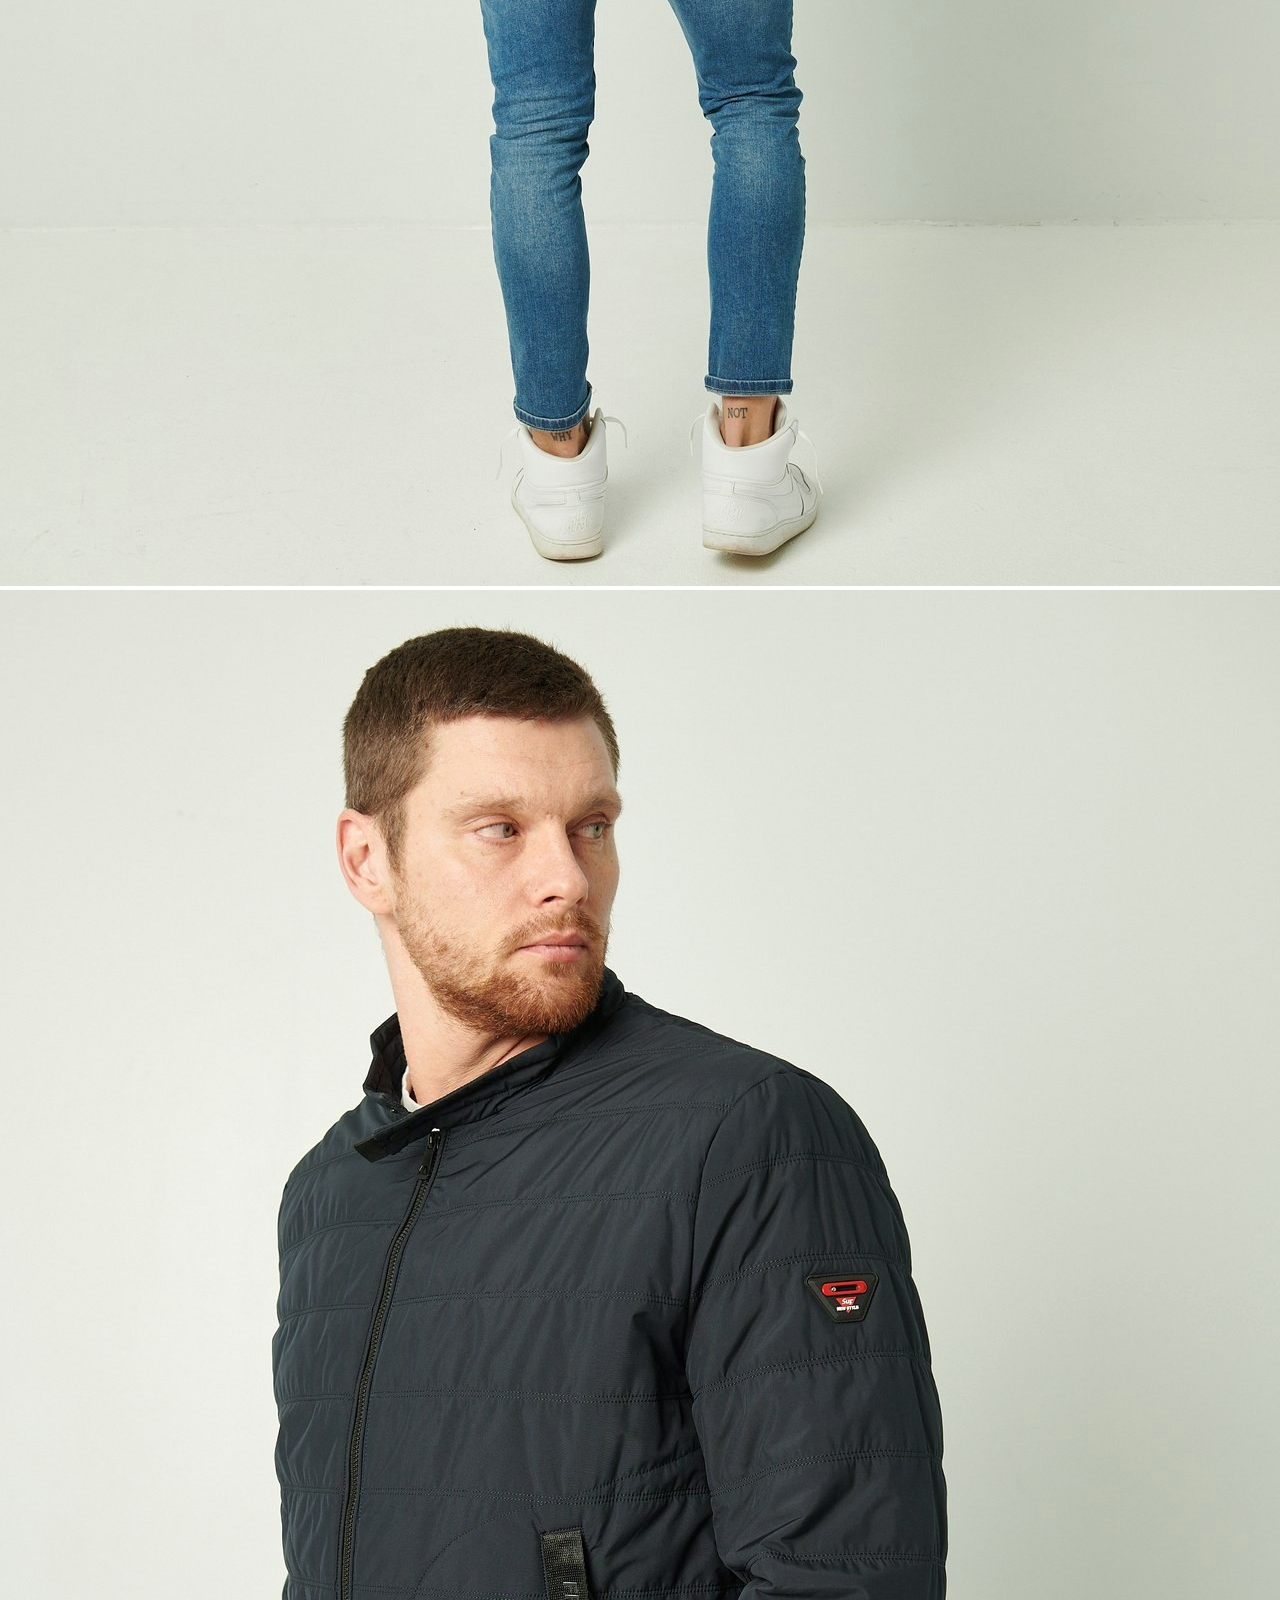
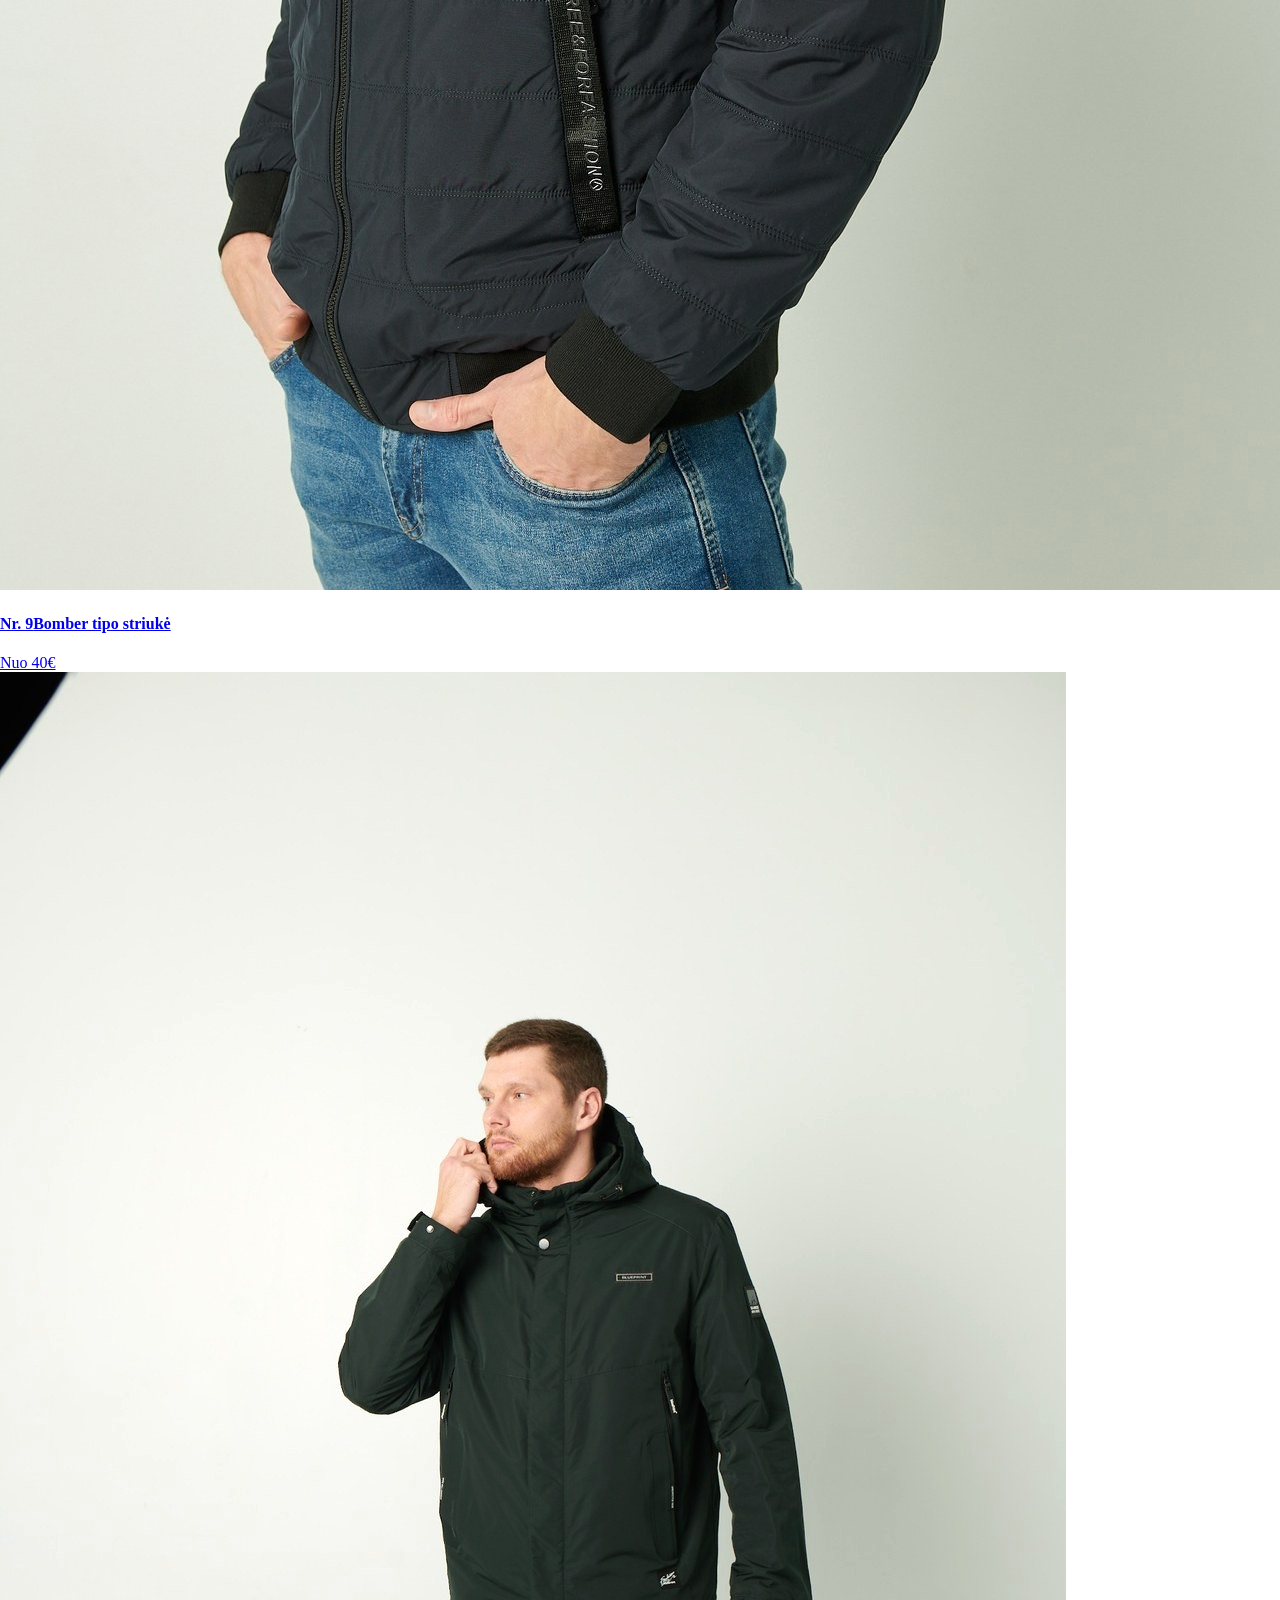
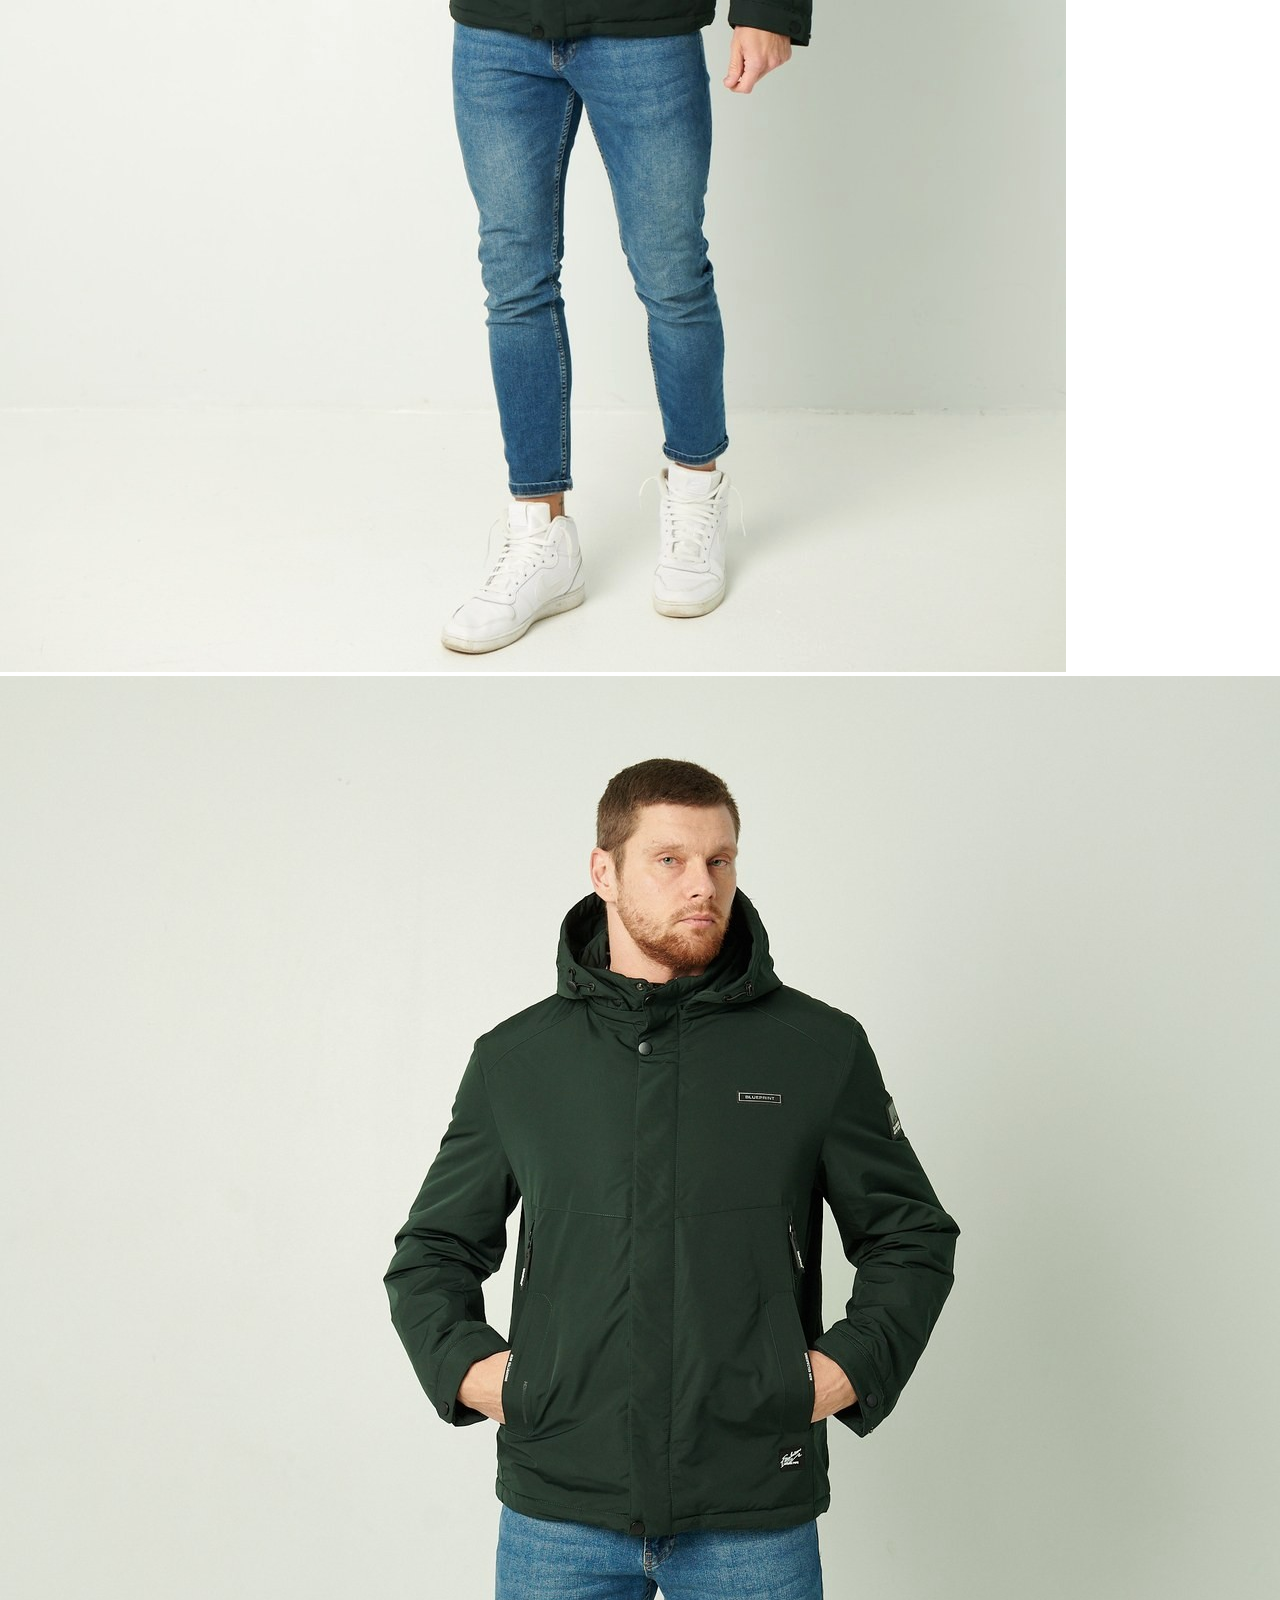
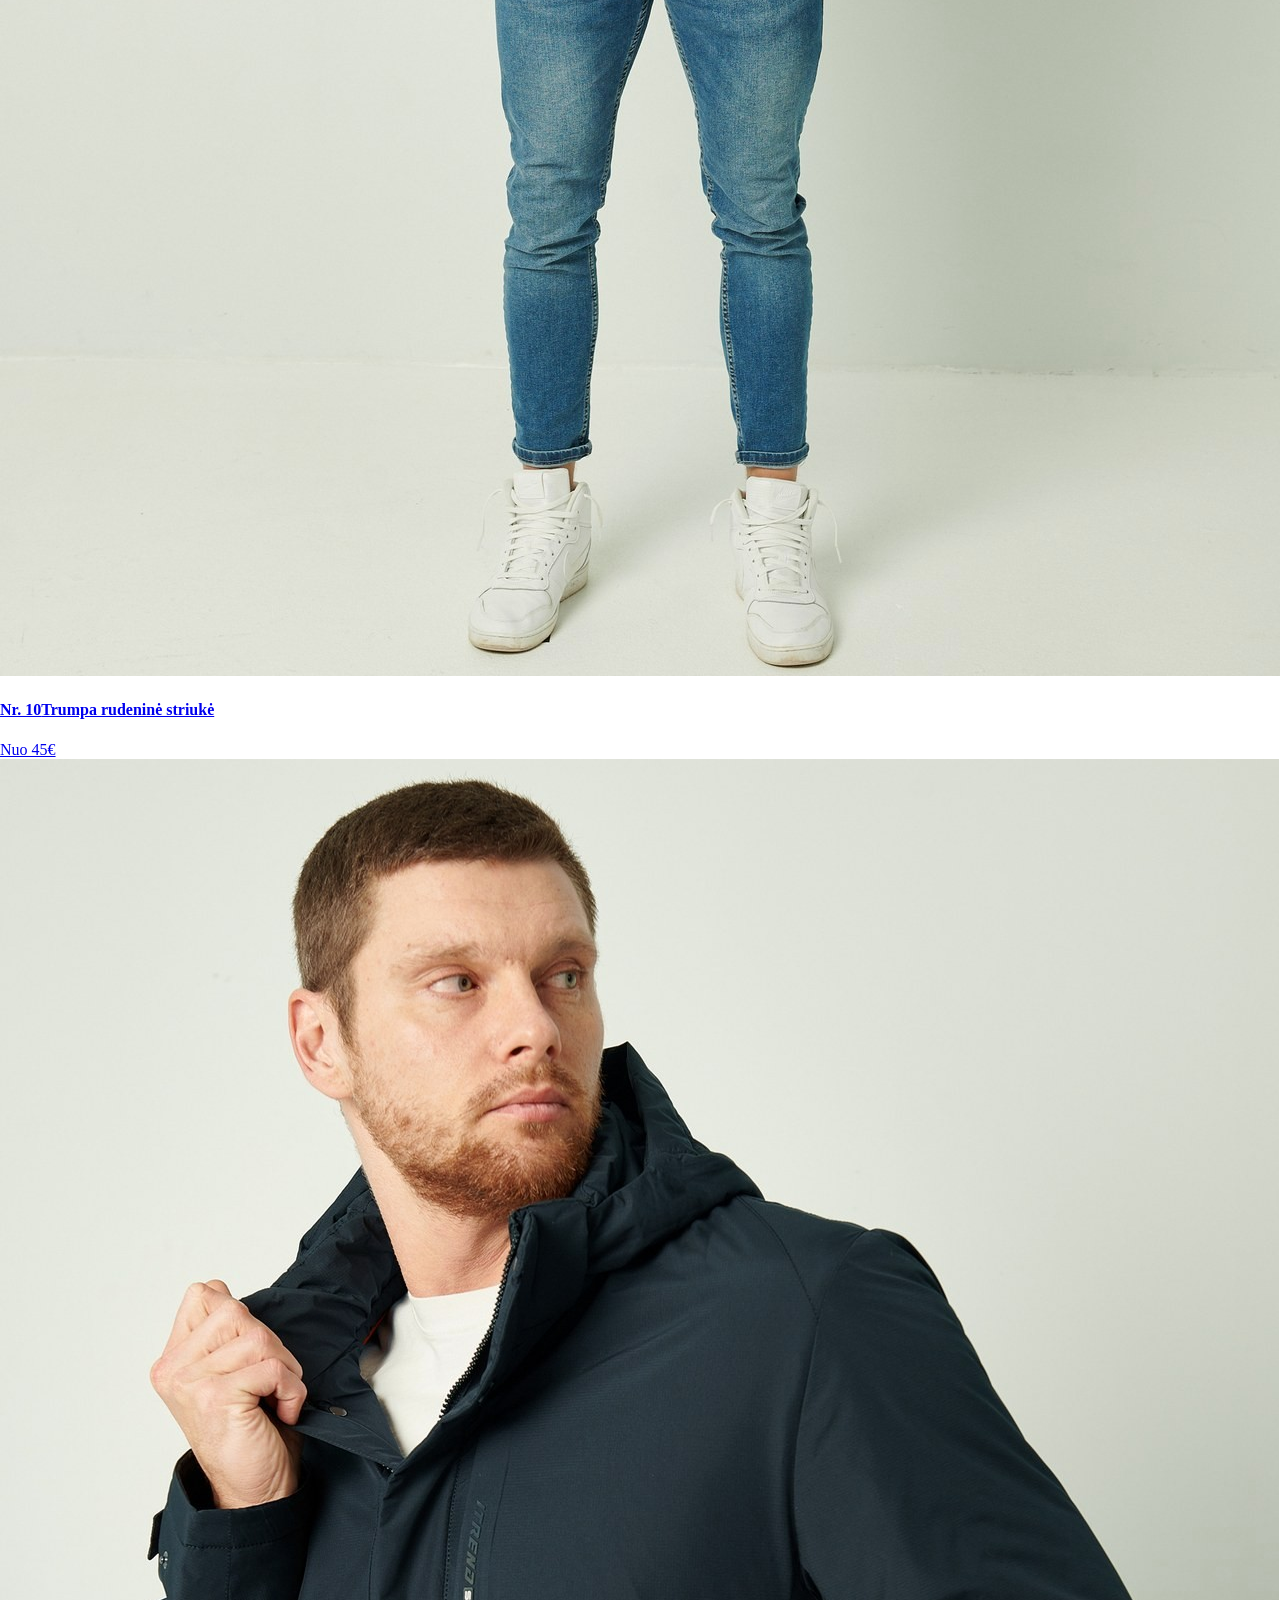
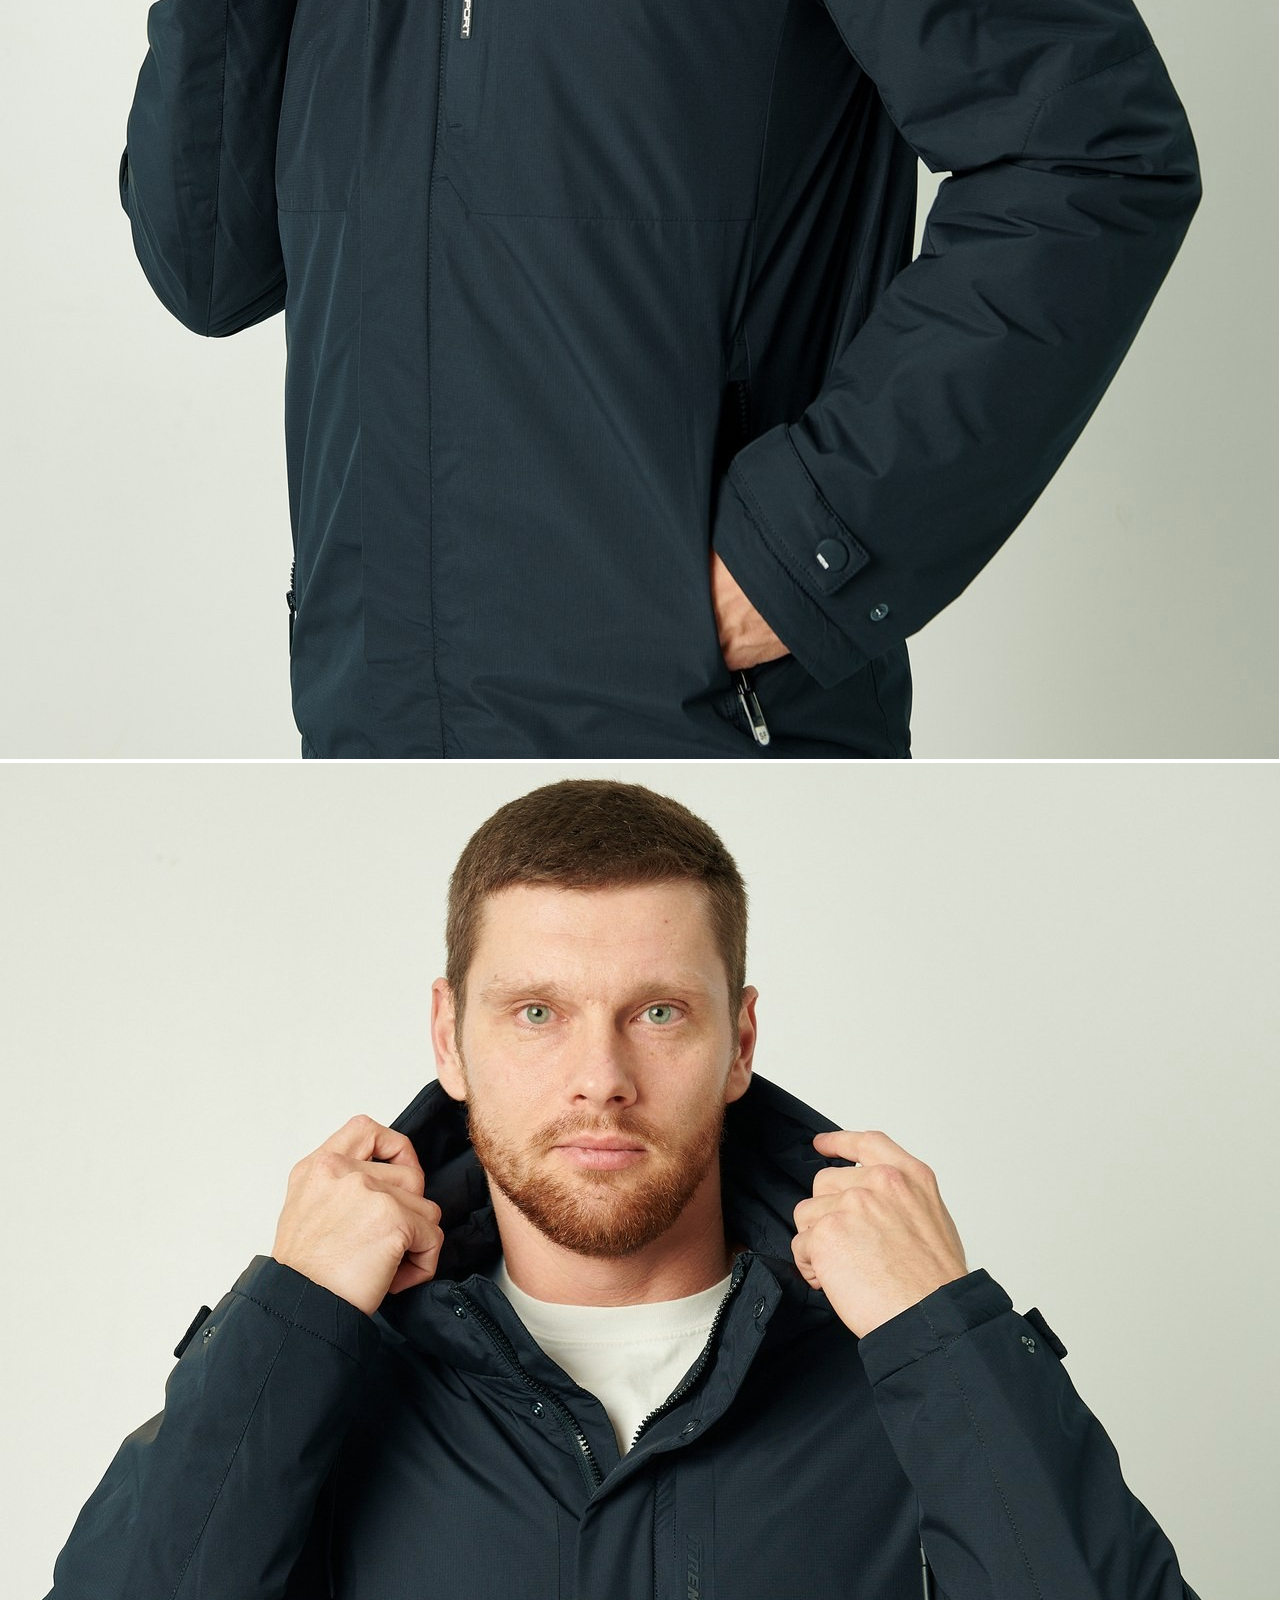
==== commit b456ae75: "Create kolekcija.html" ====
--- a/kolekcija.html
+++ b/kolekcija.html
@@ -31,11 +31,11 @@
   </div>
 </header>
 
-<section class="hero">
-  <div class="hero-bg"></div>
+<section class="hero hero-compact">
+  <div class="hero-bg" style="background-image:url('jacket-13.jpg');"></div>
   <div class="wrap">
     <div class="hero-content">
-      <h1>Stilingos striukės <strong>jūsų įmonės komandai.</strong></h1>
+      <h1>Modeliai <strong>jūsų komandai.</strong></h1>
     </div>
   </div>
 </section>
--- a/1.css
+++ b/1.css
@@ -22,513 +22,4 @@
 html{ scroll-behavior:smooth; }
 body{
   margin:0;
-  background:var(--bg);
-  color:var(--ink);
-  font-family:"Inter", -apple-system, BlinkMacSystemFont, sans-serif;
-  font-weight:400;
-  font-size:16px;
-  line-height:1.6;
-  -webkit-font-smoothing:antialiased;
-}
-
-h1,h2,h3,h4{
-  font-family:"Inter", sans-serif;
-  font-weight:300;
-  letter-spacing:-0.02em;
-  margin:0;
-  color:var(--ink);
-}
-h1{ font-weight:300; }
-strong, b{ font-weight:600; }
-
-.label{
-  font-size:11px;
-  text-transform:uppercase;
-  letter-spacing:0.14em;
-  color:var(--muted);
-  font-weight:500;
-}
-
-a{ color:inherit; text-decoration:none; }
-img{ display:block; max-width:100%; }
-
-.wrap{
-  max-width:var(--maxw);
-  margin:0 auto;
-  padding:0 40px;
-}
-
-/* ---------- HEADER ---------- */
-.site-header{
-  position:sticky; top:0; z-index:50;
-  background:rgba(250,250,248,0.94);
-  backdrop-filter:blur(10px);
-  border-bottom:1px solid var(--line);
-}
-.site-header .wrap{
-  display:flex; align-items:center; justify-content:space-between;
-  height:84px;
-}
-.logo{
-  font-size:19px;
-  font-weight:600;
-  letter-spacing:-0.01em;
-}
-.logo span{ color:var(--ink); font-weight:600; }
-nav ul{
-  list-style:none; display:flex; margin:0; padding:0;
-}
-nav ul li{ margin-left:44px; }
-nav ul li:first-child{ margin-left:0; }
-nav a{
-  font-size:13px;
-  letter-spacing:0.02em;
-  color:var(--ink-soft);
-  padding:6px 0;
-  border-bottom:1px solid transparent;
-  transition:border-color .2s ease, color .2s ease;
-}
-nav a:hover, nav a.active{ color:var(--ink); border-color:var(--ink); }
-
-/* ---------- BUTTONS ---------- */
-.btn{
-  display:inline-flex; align-items:center; gap:10px;
-  background:var(--ink); color:#fff;
-  font-size:13px; font-weight:500; letter-spacing:0.02em;
-  padding:16px 30px; border-radius:var(--radius);
-  border:1px solid var(--ink);
-  transition:background .2s ease, color .2s ease, border-color .2s ease;
-  white-space:nowrap; cursor:pointer;
-}
-.btn:hover{ background:transparent; color:var(--ink); }
-.btn.outline{ background:transparent; color:var(--ink); }
-.btn.outline:hover{ background:var(--ink); color:#fff; }
-.btn.accent{ background:var(--accent-dark); border-color:var(--accent-dark); }
-.btn.accent:hover{ background:transparent; color:var(--accent-dark); }
-.btn:disabled{ opacity:0.35; cursor:not-allowed; }
-.btn:disabled:hover{ background:var(--ink); color:#fff; }
-.btn.full{ width:100%; justify-content:center; }
-
-/* ---------- HERO ---------- */
-.hero{
-  position:relative;
-  min-height:92vh;
-  display:flex; align-items:center;
-  overflow:hidden;
-  background:#111;
-}
-.hero-bg{
-  position:absolute; top:0; right:0; bottom:0; left:0;
-  background:url("jacket-01.jpg") center 22% / cover no-repeat;
-  animation:heroZoom 12s ease-in-out infinite alternate;
-  will-change:transform;
-}
-@keyframes heroZoom{
-  from{ transform:scale(1); }
-  to{ transform:scale(1.12); }
-}
-@media (prefers-reduced-motion: reduce){
-  .hero-bg{ animation:none; }
-}
-.hero::before{
-  content:"";
-  position:absolute; top:0; right:0; bottom:0; left:0;
-  background:linear-gradient(90deg, rgba(10,10,10,0.72) 0%, rgba(10,10,10,0.42) 45%, rgba(10,10,10,0.12) 100%);
-  z-index:1;
-}
-.hero-content{
-  position:relative; z-index:2;
-  color:#fff;
-  max-width:640px;
-}
-.hero h1{
-  font-size:clamp(38px, 5.2vw, 64px);
-  line-height:1.08;
-  font-weight:300;
-  color:#fff;
-  letter-spacing:-0.02em;
-}
-.hero h1 strong{ font-weight:600; }
-.hero p.lede{
-  margin-top:26px;
-  font-size:18px;
-  font-weight:300;
-  max-width:480px;
-  color:rgba(255,255,255,0.82);
-  line-height:1.6;
-}
-.hero-ctas{
-  margin-top:40px;
-  display:flex; gap:16px; flex-wrap:wrap;
-}
-.hero-ctas .btn.outline{ color:#fff; border-color:rgba(255,255,255,0.5); }
-.hero-ctas .btn.outline:hover{ background:#fff; color:var(--ink); border-color:#fff; }
-
-/* ---------- FLAGSHIP PRODUCT ---------- */
-.flagship{
-  padding:90px 0;
-  border-bottom:1px solid var(--line);
-}
-.flagship-grid{
-  display:grid; grid-template-columns:0.9fr 1.1fr; gap:64px; align-items:center;
-}
-.flagship-img{
-  aspect-ratio:4/5; overflow:hidden; border-radius:var(--radius); background:#eee;
-}
-.flagship-img img{ width:100%; height:100%; object-fit:cover; }
-.flagship-info h2{ font-size:clamp(26px,3.2vw,36px); font-weight:300; margin-bottom:18px; }
-.flagship-info p{ color:var(--ink-soft); font-size:15.5px; line-height:1.7; max-width:440px; }
-@media (max-width:960px){
-  .flagship-grid{ grid-template-columns:1fr; gap:32px; }
-}
-
-/* ---------- VALUE PROPS ---------- */
-.values{
-  padding:80px 0;
-  border-bottom:1px solid var(--line);
-}
-.values .grid3{
-  display:grid; grid-template-columns:repeat(3,1fr); gap:56px;
-}
-.value-block .v-icon{
-  display:inline-flex; align-items:center; justify-content:center;
-  width:44px; height:44px; margin-bottom:20px;
-  border:1px solid var(--line-strong); border-radius:50%;
-  color:var(--accent-dark);
-}
-.value-block .v-icon svg{ width:20px; height:20px; }
-.value-block h3{
-  font-size:19px; font-weight:500; letter-spacing:-0.01em; margin-bottom:10px;
-}
-.value-block p{ color:var(--ink-soft); font-size:15px; line-height:1.65; }
-
-/* ---------- SECTION GENERIC ---------- */
-section{ padding:110px 0; }
-.section-head{
-  margin-bottom:56px;
-}
-.section-head .label{ display:block; margin-bottom:16px; }
-.section-head h2{ font-size:clamp(28px,3.6vw,42px); font-weight:300; letter-spacing:-0.02em; }
-.section-head p{ color:var(--muted); max-width:460px; margin-top:14px; font-size:15px; }
-
-/* ---------- COLLECTION TABS ---------- */
-.season-tabs{
-  display:flex; gap:8px; margin-bottom:56px;
-  border-bottom:1px solid var(--line);
-}
-.season-tab{
-  padding:14px 4px; margin-right:36px;
-  font-size:14px; color:var(--muted);
-  border-bottom:2px solid transparent;
-  cursor:pointer; background:none; border-top:none; border-left:none; border-right:none;
-  font-family:inherit;
-  transition:color .2s ease, border-color .2s ease;
-}
-.season-tab.active{ color:var(--ink); border-color:var(--ink); }
-
-/* ---------- PRODUCT GRID ---------- */
-.grid{
-  display:grid;
-  grid-template-columns:repeat(3, 1fr);
-  gap:44px 32px;
-}
-.p-card{ cursor:pointer; }
-.p-card .imgwrap{
-  position:relative;
-  aspect-ratio:4/5;
-  overflow:hidden;
-  background:#eee;
-  border-radius:var(--radius);
-}
-.p-card .imgwrap img{
-  position:absolute; inset:0;
-  width:100%; height:100%; object-fit:cover;
-  transition:opacity .45s ease, transform .6s cubic-bezier(.2,.8,.2,1);
-}
-.p-card .imgwrap img.img-a{ opacity:1; z-index:1; }
-.p-card .imgwrap img.img-b{ opacity:0; z-index:2; }
-.p-card:hover .imgwrap img{ transform:scale(1.035); }
-.p-card:hover .imgwrap img.img-b{ opacity:1; }
-.badge-featured{
-  position:absolute; top:14px; left:14px; z-index:3;
-  background:var(--ink); color:#fff;
-  font-size:11px; text-transform:uppercase; letter-spacing:0.08em;
-  padding:6px 12px; border-radius:20px;
-}
-.badge-num{
-  position:absolute; top:14px; right:14px; z-index:3;
-  background:#fff; color:var(--ink);
-  font-family:"Inter", sans-serif;
-  font-size:13px; font-weight:600;
-  width:28px; height:28px; border-radius:50%;
-  display:flex; align-items:center; justify-content:center;
-  box-shadow:0 1px 4px rgba(0,0,0,0.25);
-}
-.p-card .meta{ padding-top:18px; display:flex; justify-content:space-between; align-items:baseline; }
-.p-card h4{ font-size:15px; font-weight:500; letter-spacing:-0.005em; }
-.p-number{ color:var(--accent-dark); font-weight:600; margin-right:5px; white-space:nowrap; }
-.p-card .price{ font-size:14px; color:var(--muted); white-space:nowrap; margin-left:12px; }
-
-/* ---------- ABOUT / TRUST STRIP ---------- */
-.trust{
-  background:var(--surface);
-  border-top:1px solid var(--line);
-  border-bottom:1px solid var(--line);
-}
-.trust .wrap{
-  display:grid; grid-template-columns:1fr 1fr; gap:70px; align-items:center;
-}
-.trust h2{ font-size:clamp(26px,3.2vw,36px); font-weight:300; margin-bottom:20px; }
-.trust p{ color:var(--ink-soft); font-size:15.5px; margin-bottom:16px; line-height:1.7; }
-.trust-stats{ display:flex; gap:44px; margin-top:30px; }
-.trust-stats .num{ font-size:34px; font-weight:300; display:block; color:var(--ink); }
-.trust-stats .lbl{ font-size:12px; color:var(--muted); text-transform:uppercase; letter-spacing:0.08em; margin-top:4px; }
-.trust img{ width:100%; aspect-ratio:4/5; object-fit:cover; border-radius:var(--radius); }
-
-/* ---------- FOOTER ---------- */
-footer{
-  background:var(--ink); color:#9A988F;
-  padding:56px 0 40px;
-}
-footer .wrap{
-  display:flex; justify-content:space-between; align-items:flex-start; flex-wrap:wrap; gap:32px;
-}
-footer .f-logo{ color:#fff; font-size:17px; font-weight:600; margin-bottom:10px; }
-footer .f-logo span{ color:var(--accent); font-weight:400; }
-footer .f-col .label{ color:#726F65; margin-bottom:14px; }
-footer .f-col a{ display:block; font-size:14px; margin-bottom:10px; color:#C9C7BE; }
-footer .f-col a:hover{ color:#fff; }
-footer .f-bottom{
-  border-top:1px solid #232323; margin-top:44px; padding-top:24px;
-  font-size:12px; color:#726F65;
-}
-
-/* ================= PRODUCT DETAIL PAGE ================= */
-.product-detail{ padding:56px 0 120px; }
-.pd-grid{
-  display:grid; grid-template-columns:1.1fr 0.9fr; gap:72px;
-}
-.pd-gallery-main{
-  aspect-ratio:4/5; overflow:hidden; border-radius:var(--radius); background:#eee; margin-bottom:14px;
-}
-.pd-gallery-main img{ width:100%; height:100%; object-fit:cover; }
-.pd-gallery-thumbs{ display:flex; gap:12px; }
-.pd-gallery-thumbs img{
-  width:84px; height:104px; object-fit:cover; border-radius:var(--radius);
-  cursor:pointer; border:1px solid var(--line); opacity:0.7; transition:opacity .2s ease, border-color .2s ease;
-}
-.pd-gallery-thumbs img:hover, .pd-gallery-thumbs img.active{ opacity:1; border-color:var(--ink); }
-
-.pd-info .season-pill{
-  display:inline-block; font-size:11px; text-transform:uppercase; letter-spacing:0.1em;
-  color:var(--accent-dark); border:1px solid var(--accent); padding:5px 12px; border-radius:20px;
-  margin-bottom:20px;
-}
-.pd-info h1{ font-size:clamp(28px,3.4vw,38px); font-weight:300; letter-spacing:-0.02em; margin-bottom:18px; }
-.pd-number{
-  display:block; font-size:12px; font-weight:600; text-transform:uppercase;
-  letter-spacing:0.1em; color:var(--accent-dark); margin-bottom:8px;
-}
-.pd-info .desc{ color:var(--ink-soft); font-size:15.5px; line-height:1.7; margin-bottom:36px; }
-
-.color-select{ margin-bottom:32px; }
-.color-options{ display:flex; gap:10px; flex-wrap:wrap; }
-.color-btn{
-  padding:11px 20px; font-size:13.5px; border:1px solid var(--line-strong);
-  background:#fff; border-radius:20px; cursor:pointer; color:var(--ink-soft);
-  transition:border-color .2s ease, color .2s ease, background .2s ease;
-  font-family:inherit;
-}
-.color-btn:hover{ border-color:var(--ink); color:var(--ink); }
-.color-btn.active{ background:var(--ink); border-color:var(--ink); color:#fff; }
-
-.tier-table{ width:100%; border-collapse:collapse; margin-bottom:40px; }
-.tier-table th{
-  text-align:left; font-size:11px; text-transform:uppercase; letter-spacing:0.08em;
-  color:var(--muted); font-weight:500; padding:0 0 10px; border-bottom:1px solid var(--line);
-}
-.tier-table td{ padding:16px 0; border-bottom:1px solid var(--line); font-size:15px; }
-.tier-table td.price{ font-weight:600; text-align:right; }
-.tier-table tr.active-tier td{ color:var(--accent-dark); }
-
-.size-matrix{ margin-bottom:28px; }
-.size-matrix .sm-label{ margin-bottom:14px; }
-.sm-row{ display:grid; grid-template-columns:repeat(auto-fill, minmax(64px, 1fr)); gap:10px; }
-.sm-cell{ text-align:center; }
-.sm-cell label{ display:block; font-size:12px; color:var(--muted); margin-bottom:8px; letter-spacing:0.04em; }
-.sm-cell input{
-  width:100%; text-align:center; padding:12px 4px;
-  border:1px solid var(--line-strong); border-radius:var(--radius);
-  font-family:inherit; font-size:15px; color:var(--ink);
-}
-.sm-cell input:focus{ outline:none; border-color:var(--ink); }
-.sm-total{
-  display:flex; flex-wrap:wrap; gap:8px 20px; justify-content:space-between; align-items:center;
-  margin-top:18px; padding-top:18px; border-top:1px solid var(--line);
-  font-size:14px; color:var(--ink-soft);
-}
-.sm-total .n{ font-weight:600; color:var(--ink); }
-.sm-warning{
-  display:none;
-  margin-top:14px; padding:12px 16px; border-radius:var(--radius);
-  background:#FBF3EC; color:var(--accent-dark); font-size:13.5px;
-  border:1px solid #ECD9C4;
-}
-.sm-warning.show{ display:block; }
-
-.logo-tool{
-  border:1px solid var(--line); border-radius:var(--radius); padding:28px; margin-bottom:32px;
-}
-.logo-tool-head{ display:flex; justify-content:space-between; align-items:flex-start; margin-bottom:20px; gap:16px; }
-.logo-tool-head h4{ font-size:15px; font-weight:500; }
-.clean-toggle{ display:flex; align-items:center; gap:8px; font-size:13px; color:var(--ink-soft); cursor:pointer; white-space:nowrap; }
-.clean-toggle input{ width:16px; height:16px; }
-
-.dropzone{
-  border:1.5px dashed var(--line-strong); border-radius:var(--radius);
-  padding:30px; text-align:center; color:var(--muted); font-size:13.5px;
-  cursor:pointer; transition:border-color .2s ease, background .2s ease;
-}
-.dropzone.dragover{ border-color:var(--accent); background:#FBF8F2; }
-.dropzone input{ display:none; }
-
-.visualizer{ margin-top:22px; display:none; }
-.visualizer.show{ display:block; }
-.viz-stage{
-  position:relative; width:100%; aspect-ratio:4/5; border-radius:var(--radius); overflow:hidden;
-  background:#eee; user-select:none;
-}
-.viz-stage img.base{ width:100%; height:100%; object-fit:cover; pointer-events:none; }
-.viz-logo{
-  position:absolute; width:90px; height:90px; cursor:grab;
-  touch-action:none;
-}
-.viz-logo img{ width:100%; height:100%; object-fit:contain; pointer-events:none; }
-.viz-logo.dragging{ cursor:grabbing; }
-
-/* Dydžio keitimo rankenėlė (kampe) — maža ir nenumaniai matoma, kad nebūtų kliūtis */
-.viz-logo-resize{
-  position:absolute;
-  right:-10px; bottom:-10px;
-  width:13px; height:13px;
-  background:rgba(255,255,255,0.92);
-  border:1.5px solid var(--ink);
-  border-radius:50%;
-  cursor:nwse-resize;
-  touch-action:none;
-  z-index:5;
-  box-shadow:0 1px 2px rgba(0,0,0,0.3);
-}
-
-.viz-note{ font-size:12px; color:var(--muted); margin-top:12px; }
-.logo-tool.disabled{ opacity:0.4; pointer-events:none; }
-
-.modal-overlay{
-  display:none;
-  position:fixed; inset:0; background:rgba(14,14,15,0.5);
-  z-index:100; align-items:center; justify-content:center; padding:20px;
-}
-.modal-overlay.show{ display:flex; }
-.modal{
-  background:#fff; border-radius:var(--radius); padding:44px;
-  max-width:440px; width:100%; position:relative;
-}
-.modal-close{
-  position:absolute; top:20px; right:20px; font-size:20px; color:var(--muted);
-  cursor:pointer; background:none; border:none; font-family:inherit;
-}
-.modal h3{ font-size:22px; font-weight:400; margin-bottom:8px; }
-.modal p.sub{ color:var(--muted); font-size:14px; margin-bottom:28px; }
-.field{ margin-bottom:18px; }
-.field label{ display:block; font-size:12.5px; color:var(--ink-soft); margin-bottom:8px; }
-.field input, .field textarea{
-  width:100%; padding:13px 14px; border:1px solid var(--line-strong); border-radius:var(--radius);
-  font-family:inherit; font-size:14.5px; color:var(--ink);
-}
-.field input:focus, .field textarea:focus{ outline:none; border-color:var(--ink); }
-.field textarea{ resize:vertical; min-height:90px; }
-.form-status{ font-size:13.5px; margin-top:14px; text-align:center; min-height:18px; }
-.form-status.ok{ color:#3C7A4E; }
-.form-status.err{ color:var(--accent-dark); }
-
-/* ---------- CONSULTATION PAGE ---------- */
-.consult-hero{ padding:100px 0 60px; }
-.consult-hero .label{ margin-bottom:18px; }
-.consult-hero h1{ font-size:clamp(30px,4vw,46px); font-weight:300; max-width:680px; margin-bottom:18px; }
-.consult-hero p{ color:var(--ink-soft); font-size:16px; max-width:540px; }
-.consult-form{ padding-bottom:120px; }
-.consult-form .wrap{ max-width:640px; }
-
-/* ---------- CONTACT STRIP (shared) ---------- */
-.contact-strip{
-  background:var(--ink); color:#fff; text-align:center;
-}
-.contact-strip h2{ color:#fff; font-size:clamp(26px,3.4vw,38px); font-weight:300; margin-bottom:18px; }
-.contact-strip p{ color:#B7B5AC; margin-bottom:30px; max-width:440px; margin-left:auto; margin-right:auto; }
-.contact-strip .btn{ background:#fff; color:var(--ink); border-color:#fff; }
-.contact-strip .btn:hover{ background:transparent; color:#fff; }
-
-/* ---------- RESPONSIVE ---------- */
-/* ---------- MOBILE MENU BUTTON (hamburger) ---------- */
-.mobile-menu-btn{
-  display:none;
-  background:none; border:none; cursor:pointer;
-  padding:8px; margin-left:16px;
-  flex-direction:column; gap:5px;
-  justify-content:center; align-items:center;
-}
-.mobile-menu-btn span{
-  display:block; width:22px; height:2px;
-  background:var(--ink); border-radius:2px;
-  transition:transform .2s ease, opacity .2s ease;
-}
-.site-header.nav-open .mobile-menu-btn span:nth-child(1){ transform:translateY(7px) rotate(45deg); }
-.site-header.nav-open .mobile-menu-btn span:nth-child(2){ opacity:0; }
-.site-header.nav-open .mobile-menu-btn span:nth-child(3){ transform:translateY(-7px) rotate(-45deg); }
-
-@media (max-width:960px){
-  .mobile-menu-btn{ display:flex; }
-  nav ul{
-    display:none;
-    position:absolute;
-    top:84px; left:0; right:0;
-    flex-direction:column;
-    background:var(--surface);
-    padding:12px 22px 24px;
-    border-bottom:1px solid var(--line);
-    box-shadow:0 12px 24px rgba(0,0,0,0.08);
-  }
-  .site-header.nav-open nav ul{ display:flex; }
-  nav ul li{ margin-left:0; }
-  nav ul li a{ display:block; padding:14px 0; font-size:15px; border-bottom:1px solid var(--line); }
-  nav ul li:last-child a{ border-bottom:none; }
-  .values .grid3{ grid-template-columns:1fr; gap:36px; }
-  .trust .wrap{ grid-template-columns:1fr; }
-  .trust img{ order:-1; }
-  .grid{ grid-template-columns:repeat(2,1fr); gap:28px 20px; }
-  .pd-grid{ grid-template-columns:1fr; gap:36px; }
-  .sm-row{ grid-template-columns:repeat(auto-fill, minmax(56px, 1fr)); }
-  footer .wrap{ flex-direction:column; }
-}
-@media (max-width:560px){
-  .wrap{ padding:0 22px; }
-  .grid{ grid-template-columns:1fr 1fr; }
-  .hero-ctas{ flex-direction:column; }
-  .hero-ctas .btn{ width:100%; justify-content:center; }
-}
-
-@media (prefers-reduced-motion: reduce){
-  *{ transition:none !important; scroll-behavior:auto !important; }
-}
-
-/* ---------- SCROLL REVEAL ---------- */
-.reveal{
-  opacity:0;
-  transform:translateY(28px);
-  transition:opacity .7s cubic-bezier(.16,.8,.24,1), transform .7s cubic-bezier(.16,.8,.24,1);
-}
-.reveal.in-view{
-  opacity:1;
-  transform:translateY(0);
-}
-.reveal-stagger.in-view{ transition-delay:var(--reveal-delay, 0ms); }
+  background:var(--
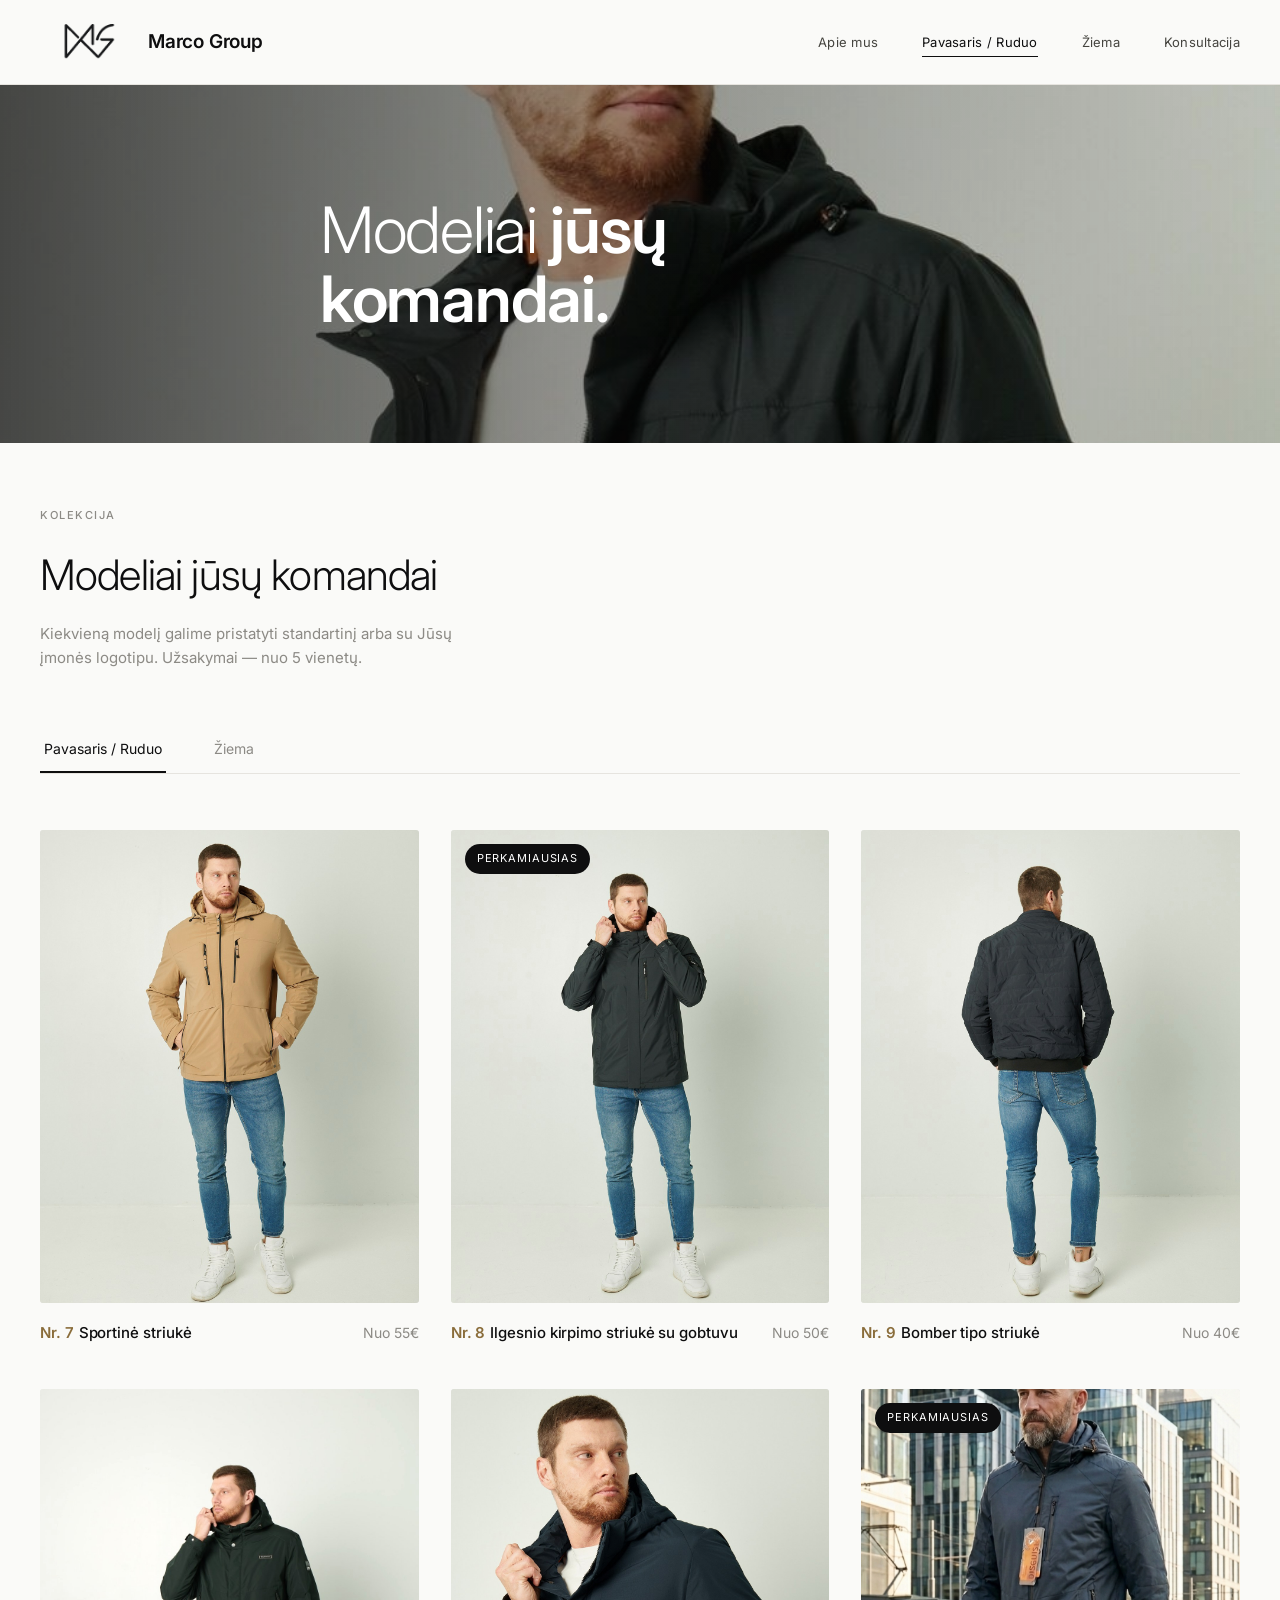
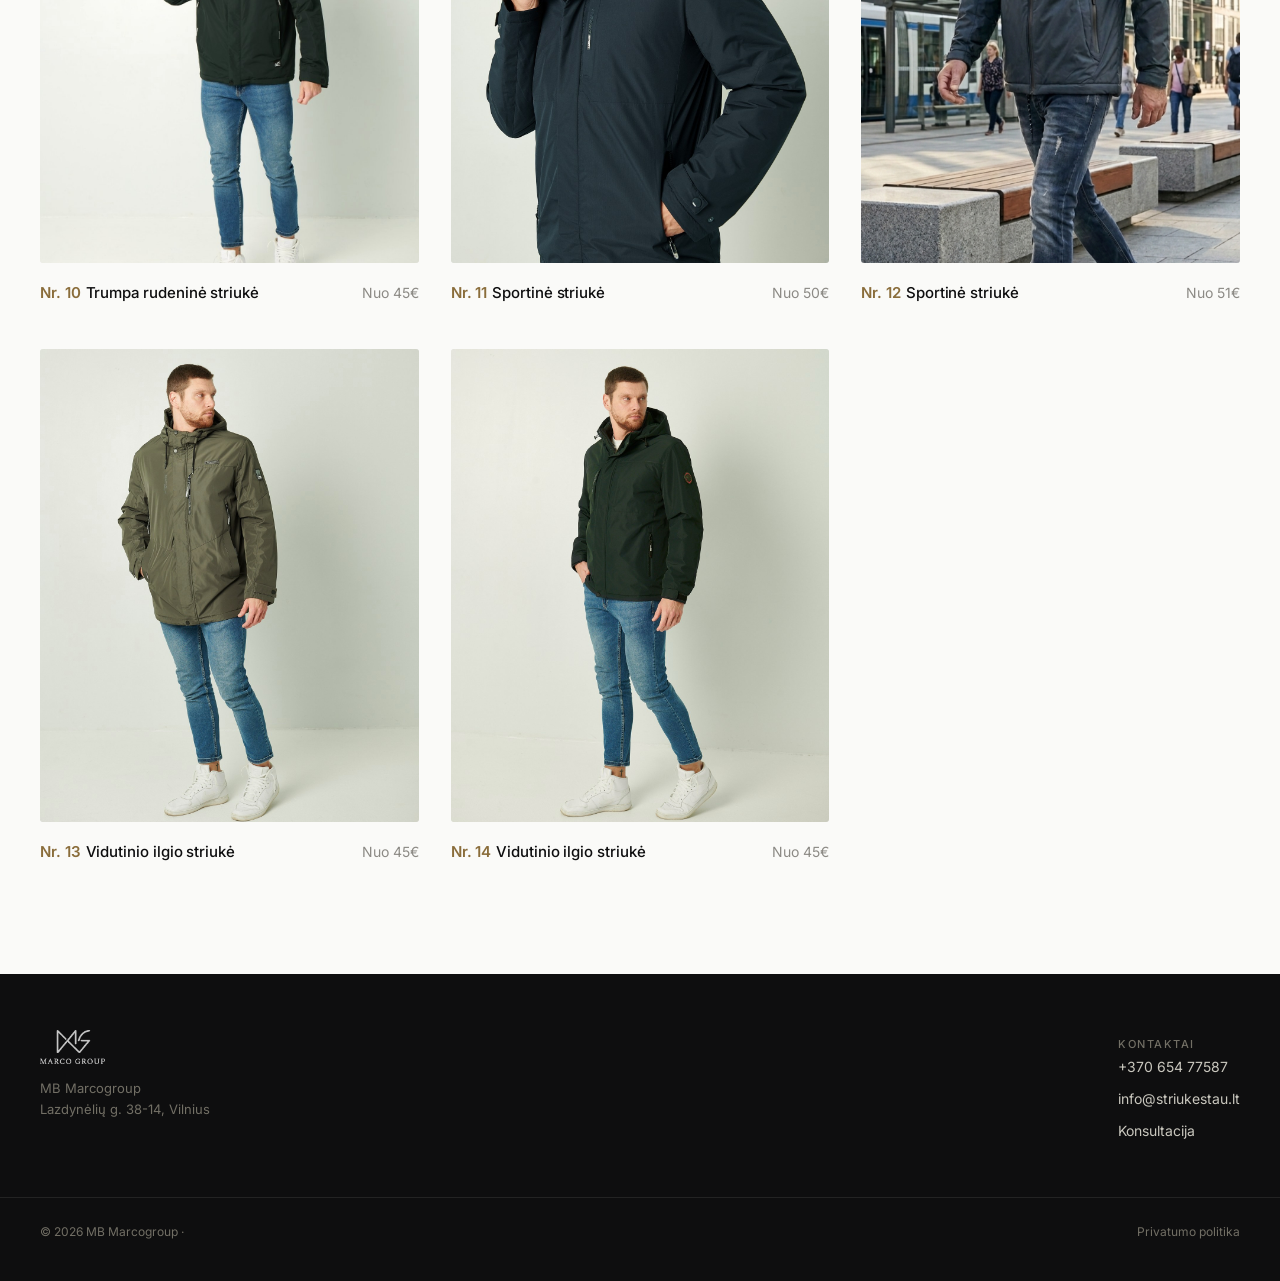
==== commit f14b239e: "Create kolekcija.html" ====
--- a/kolekcija.html
+++ b/kolekcija.html
@@ -3,14 +3,14 @@
 <head>
 <meta charset="UTF-8">
 <meta name="viewport" content="width=device-width, initial-scale=1.0">
-<title>Kolekcija — Marco Group</title>
-<meta name="description" content="Vyriškų striukių kolekcija įmonėms. Pavasario/Rudens ir Žiemos modeliai, nuo 5 vienetų.">
+<title>Striukės ir darbo rūbai su logotipu įmonėms — Marco Group</title>
+<meta name="description" content="14 striukių / darbo rūbų modelių jūsų įmonės komandai — su logotipu arba be jo. Pavasario/Rudens ir Žiemos kolekcijos, nuo 5 vienetų.">
 <link rel="icon" type="image/png" href="marco-mark-dark.png">
 <meta property="og:site_name" content="Marco Group">
 <meta property="og:type" content="website">
 <meta property="og:image" content="marco-logo-dark.png">
-<meta property="og:title" content="Kolekcija — Marco Group">
-<meta property="og:description" content="Vyriškų striukių kolekcija įmonėms. Pavasario/Rudens ir Žiemos modeliai, nuo 5 vienetų.">
+<meta property="og:title" content="Striukės ir darbo rūbai su logotipu įmonėms — Marco Group">
+<meta property="og:description" content="14 striukių / darbo rūbų modelių jūsų įmonės komandai — su logotipu arba be jo. Pavasario/Rudens ir Žiemos kolekcijos, nuo 5 vienetų.">
 <link rel="canonical" href="https://striukestau.lt/kolekcija.html">
 <link rel="preconnect" href="https://fonts.googleapis.com">
 <link href="https://fonts.googleapis.com/css2?family=Inter:wght@300;400;500;600&display=swap" rel="stylesheet">
@@ -61,7 +61,7 @@
   <div class="wrap">
     <div>
       <img src="marco-logo-light.png" alt="Marco Group" style="height:34px; width:auto; margin-bottom:14px; opacity:0.85;">
-      <p style="font-size:13px; color:#726F65; max-width:220px;">AB Marcogroup<br>Lazdynėlių g. 38-14, Vilnius</p>
+      <p style="font-size:13px; color:#726F65; max-width:220px;">MB Marcogroup<br>Lazdynėlių g. 38-14, Vilnius</p>
     </div>
     <div class="f-col">
       <span class="label">Kontaktai</span>
@@ -70,7 +70,7 @@
       <a href="konsultacija.html">Konsultacija</a>
     </div>
   </div>
-  <div class="wrap f-bottom">© 2026 AB Marcogroup · <a href="privatumo-politika.html" style="color:inherit;">Privatumo politika</a></div>
+  <div class="wrap f-bottom">© 2026 MB Marcogroup · <a href="privatumo-politika.html" style="color:inherit;">Privatumo politika</a></div>
 </footer>
 
 <script src="2.js"></script>
@@ -89,7 +89,7 @@
     a.style.setProperty('--reveal-delay', (i % 3) * 90 + 'ms');
     a.innerHTML = `
       <div class="imgwrap">
-        ${p.featured ? '<span class="badge-featured">Rekomenduojame</span>' : ''}
+        ${p.featured ? '<span class="badge-featured">Perkamiausias</span>' : ''}
         <img class="img-a" src="${p.images[0]}" alt="${p.name}" loading="lazy">
         <img class="img-b" src="${secondImg}" alt="${p.name}" loading="lazy">
       </div>
--- a/1.css
+++ b/1.css
@@ -22,4 +22,543 @@
 html{ scroll-behavior:smooth; }
 body{
   margin:0;
-  background:var(--
+  background:var(--bg);
+  color:var(--ink);
+  font-family:"Inter", -apple-system, BlinkMacSystemFont, sans-serif;
+  font-weight:400;
+  font-size:16px;
+  line-height:1.6;
+  -webkit-font-smoothing:antialiased;
+}
+
+h1,h2,h3,h4{
+  font-family:"Inter", sans-serif;
+  font-weight:300;
+  letter-spacing:-0.02em;
+  margin:0;
+  color:var(--ink);
+}
+h1{ font-weight:300; }
+strong, b{ font-weight:600; }
+
+.label{
+  font-size:11px;
+  text-transform:uppercase;
+  letter-spacing:0.14em;
+  color:var(--muted);
+  font-weight:500;
+}
+
+a{ color:inherit; text-decoration:none; }
+img{ display:block; max-width:100%; }
+
+.wrap{
+  max-width:var(--maxw);
+  margin:0 auto;
+  padding:0 40px;
+}
+
+/* ---------- HEADER ---------- */
+.site-header{
+  position:sticky; top:0; z-index:50;
+  background:rgba(250,250,248,0.94);
+  backdrop-filter:blur(10px);
+  border-bottom:1px solid var(--line);
+}
+.site-header .wrap{
+  display:flex; align-items:center; justify-content:space-between;
+  height:84px;
+}
+.logo{
+  font-size:19px;
+  font-weight:600;
+  letter-spacing:-0.01em;
+}
+.logo span{ color:var(--ink); font-weight:600; }
+nav ul{
+  list-style:none; display:flex; margin:0; padding:0;
+}
+nav ul li{ margin-left:44px; }
+nav ul li:first-child{ margin-left:0; }
+nav a{
+  font-size:13px;
+  letter-spacing:0.02em;
+  color:var(--ink-soft);
+  padding:6px 0;
+  border-bottom:1px solid transparent;
+  transition:border-color .2s ease, color .2s ease;
+}
+nav a:hover, nav a.active{ color:var(--ink); border-color:var(--ink); }
+
+/* ---------- BUTTONS ---------- */
+.btn{
+  display:inline-flex; align-items:center; gap:10px;
+  background:var(--ink); color:#fff;
+  font-size:13px; font-weight:500; letter-spacing:0.02em;
+  padding:16px 30px; border-radius:var(--radius);
+  border:1px solid var(--ink);
+  transition:background .2s ease, color .2s ease, border-color .2s ease;
+  white-space:nowrap; cursor:pointer;
+}
+.btn:hover{ background:transparent; color:var(--ink); }
+.btn.outline{ background:transparent; color:var(--ink); }
+.btn.outline:hover{ background:var(--ink); color:#fff; }
+.btn.accent{ background:var(--accent-dark); border-color:var(--accent-dark); }
+.btn.accent:hover{ background:transparent; color:var(--accent-dark); }
+.btn:disabled{ opacity:0.35; cursor:not-allowed; }
+.btn:disabled:hover{ background:var(--ink); color:#fff; }
+.btn.full{ width:100%; justify-content:center; }
+
+/* ---------- HERO ---------- */
+.hero{
+  position:relative;
+  min-height:92vh;
+  display:flex; align-items:center;
+  overflow:hidden;
+  background:#111;
+}
+.hero-bg{
+  position:absolute; top:0; right:0; bottom:0; left:0;
+  background:url("jacket-01.jpg") center 22% / cover no-repeat;
+  animation:heroZoom 12s ease-in-out infinite alternate;
+  will-change:transform;
+}
+@keyframes heroZoom{
+  from{ transform:scale(1); }
+  to{ transform:scale(1.12); }
+}
+@media (prefers-reduced-motion: reduce){
+  .hero-bg{ animation:none; }
+}
+.hero::before{
+  content:"";
+  position:absolute; top:0; right:0; bottom:0; left:0;
+  background:linear-gradient(90deg, rgba(10,10,10,0.72) 0%, rgba(10,10,10,0.42) 45%, rgba(10,10,10,0.12) 100%);
+  z-index:1;
+}
+.hero-content{
+  position:relative; z-index:2;
+  color:#fff;
+  max-width:640px;
+}
+.hero h1{
+  font-size:clamp(38px, 5.2vw, 64px);
+  line-height:1.08;
+  font-weight:300;
+  color:#fff;
+  letter-spacing:-0.02em;
+}
+.hero h1 strong{ font-weight:600; }
+.hero p.lede{
+  margin-top:26px;
+  font-size:18px;
+  font-weight:300;
+  max-width:480px;
+  color:rgba(255,255,255,0.82);
+  line-height:1.6;
+}
+.hero-ctas{
+  margin-top:40px;
+  display:flex; gap:16px; flex-wrap:wrap;
+}
+.hero-ctas .btn.outline{ color:#fff; border-color:rgba(255,255,255,0.5); }
+.hero-ctas .btn.outline:hover{ background:#fff; color:var(--ink); border-color:#fff; }
+
+.hero.hero-compact{
+  min-height:46vh;
+}
+@media (min-width:961px){
+  .hero.hero-compact{ min-height:38vh; }
+}
+
+/* ---------- FLAGSHIP PRODUCT ---------- */
+.flagship{
+  padding:90px 0;
+  border-bottom:1px solid var(--line);
+}
+.flagship-grid{
+  display:grid;
+  grid-template-columns:0.9fr 1.1fr;
+  grid-template-areas:
+    "img info"
+    "img cta";
+  column-gap:64px;
+  row-gap:24px;
+  align-items:center;
+}
+.flagship-img{
+  grid-area:img;
+  aspect-ratio:4/5; overflow:hidden; border-radius:var(--radius); background:#eee;
+}
+.flagship-img img{ width:100%; height:100%; object-fit:cover; }
+.flagship-info{ grid-area:info; }
+.flagship-info h2{ font-size:clamp(26px,3.2vw,36px); font-weight:300; margin-bottom:18px; }
+.flagship-info p{ color:var(--ink-soft); font-size:15.5px; line-height:1.7; max-width:440px; }
+.flagship-cta{ grid-area:cta; justify-self:start; }
+@media (max-width:960px){
+  .flagship-grid{
+    grid-template-columns:1fr;
+    grid-template-areas:
+      "info"
+      "img"
+      "cta";
+    gap:32px;
+  }
+}
+
+/* ---------- VALUE PROPS ---------- */
+.values{
+  padding:80px 0;
+  border-bottom:1px solid var(--line);
+}
+.values .grid3{
+  display:grid; grid-template-columns:repeat(3,1fr); gap:56px;
+}
+.value-block .v-icon{
+  display:inline-flex; align-items:center; justify-content:center;
+  width:44px; height:44px; margin-bottom:20px;
+  border:1px solid var(--line-strong); border-radius:50%;
+  color:var(--accent-dark);
+}
+.value-block .v-icon svg{ width:20px; height:20px; }
+.value-block h3{
+  font-size:19px; font-weight:500; letter-spacing:-0.01em; margin-bottom:10px;
+}
+.value-block p{ color:var(--ink-soft); font-size:15px; line-height:1.65; }
+
+/* ---------- SECTION GENERIC ---------- */
+section{ padding:110px 0; }
+.section-head{
+  margin-bottom:56px;
+}
+.section-head .label{ display:block; margin-bottom:16px; }
+.section-head h2{ font-size:clamp(28px,3.6vw,42px); font-weight:300; letter-spacing:-0.02em; }
+.section-head p{ color:var(--muted); max-width:460px; margin-top:14px; font-size:15px; }
+
+/* ---------- COLLECTION TABS ---------- */
+.season-tabs{
+  display:flex; gap:8px; margin-bottom:56px;
+  border-bottom:1px solid var(--line);
+}
+.season-tab{
+  padding:14px 4px; margin-right:36px;
+  font-size:14px; color:var(--muted);
+  border-bottom:2px solid transparent;
+  cursor:pointer; background:none; border-top:none; border-left:none; border-right:none;
+  font-family:inherit;
+  transition:color .2s ease, border-color .2s ease;
+}
+.season-tab.active{ color:var(--ink); border-color:var(--ink); }
+
+/* ---------- PRODUCT GRID ---------- */
+.grid{
+  display:grid;
+  grid-template-columns:repeat(3, 1fr);
+  gap:44px 32px;
+}
+.p-card{ cursor:pointer; }
+.p-card .imgwrap{
+  position:relative;
+  aspect-ratio:4/5;
+  overflow:hidden;
+  background:#eee;
+  border-radius:var(--radius);
+}
+.p-card .imgwrap img{
+  position:absolute; inset:0;
+  width:100%; height:100%; object-fit:cover;
+  transition:opacity .45s ease, transform .6s cubic-bezier(.2,.8,.2,1);
+}
+.p-card .imgwrap img.img-a{ opacity:1; z-index:1; }
+.p-card .imgwrap img.img-b{ opacity:0; z-index:2; }
+.p-card:hover .imgwrap img{ transform:scale(1.035); }
+.p-card:hover .imgwrap img.img-b{ opacity:1; }
+.badge-featured{
+  position:absolute; top:14px; left:14px; z-index:3;
+  background:var(--ink); color:#fff;
+  font-size:11px; text-transform:uppercase; letter-spacing:0.08em;
+  padding:6px 12px; border-radius:20px;
+}
+.badge-num{
+  position:absolute; top:14px; right:14px; z-index:3;
+  background:#fff; color:var(--ink);
+  font-family:"Inter", sans-serif;
+  font-size:13px; font-weight:600;
+  width:28px; height:28px; border-radius:50%;
+  display:flex; align-items:center; justify-content:center;
+  box-shadow:0 1px 4px rgba(0,0,0,0.25);
+}
+.p-card .meta{ padding-top:18px; display:flex; justify-content:space-between; align-items:baseline; }
+.p-card h4{ font-size:15px; font-weight:500; letter-spacing:-0.005em; }
+.p-number{ color:var(--accent-dark); font-weight:600; margin-right:5px; white-space:nowrap; }
+.p-card .price{ font-size:14px; color:var(--muted); white-space:nowrap; margin-left:12px; }
+
+/* ---------- ABOUT / TRUST STRIP ---------- */
+.trust{
+  background:var(--surface);
+  border-top:1px solid var(--line);
+  border-bottom:1px solid var(--line);
+}
+.trust .wrap{
+  display:grid; grid-template-columns:1fr 1fr; gap:70px; align-items:center;
+}
+.trust h2{ font-size:clamp(26px,3.2vw,36px); font-weight:300; margin-bottom:20px; }
+.trust p{ color:var(--ink-soft); font-size:15.5px; margin-bottom:16px; line-height:1.7; }
+.trust-stats{ display:flex; gap:44px; margin-top:30px; }
+.trust-stats .num{ font-size:34px; font-weight:300; display:block; color:var(--ink); }
+.trust-stats .lbl{ font-size:12px; color:var(--muted); text-transform:uppercase; letter-spacing:0.08em; margin-top:4px; }
+.trust img{ width:100%; aspect-ratio:4/5; object-fit:cover; border-radius:var(--radius); }
+
+/* ---------- FOOTER ---------- */
+footer{
+  background:var(--ink); color:#9A988F;
+  padding:56px 0 40px;
+}
+footer .wrap{
+  display:flex; justify-content:space-between; align-items:flex-start; flex-wrap:wrap; gap:32px;
+}
+footer .f-logo{ color:#fff; font-size:17px; font-weight:600; margin-bottom:10px; }
+footer .f-logo span{ color:var(--accent); font-weight:400; }
+footer .f-col .label{ color:#726F65; margin-bottom:14px; }
+footer .f-col a{ display:block; font-size:14px; margin-bottom:10px; color:#C9C7BE; }
+footer .f-col a:hover{ color:#fff; }
+footer .f-bottom{
+  border-top:1px solid #232323; margin-top:44px; padding-top:24px;
+  font-size:12px; color:#726F65;
+}
+
+/* ================= PRODUCT DETAIL PAGE ================= */
+.product-detail{ padding:56px 0 120px; }
+.pd-grid{
+  display:grid; grid-template-columns:1.1fr 0.9fr; gap:72px;
+}
+.pd-gallery-main{
+  aspect-ratio:4/5; overflow:hidden; border-radius:var(--radius); background:#eee; margin-bottom:14px;
+}
+.pd-gallery-main img{ width:100%; height:100%; object-fit:cover; }
+.pd-gallery-thumbs{ display:flex; gap:12px; }
+.pd-gallery-thumbs img{
+  width:84px; height:104px; object-fit:cover; border-radius:var(--radius);
+  cursor:pointer; border:1px solid var(--line); opacity:0.7; transition:opacity .2s ease, border-color .2s ease;
+}
+.pd-gallery-thumbs img:hover, .pd-gallery-thumbs img.active{ opacity:1; border-color:var(--ink); }
+
+.pd-info .season-pill{
+  display:inline-block; font-size:11px; text-transform:uppercase; letter-spacing:0.1em;
+  color:var(--accent-dark); border:1px solid var(--accent); padding:5px 12px; border-radius:20px;
+  margin-bottom:20px;
+}
+.pd-bestseller-badge{
+  display:none;
+  font-size:11px; text-transform:uppercase; letter-spacing:0.08em;
+  background:var(--ink); color:#fff; padding:5px 12px; border-radius:20px;
+  margin-bottom:20px; margin-left:8px;
+}
+.pd-info h1{ font-size:clamp(28px,3.4vw,38px); font-weight:300; letter-spacing:-0.02em; margin-bottom:18px; }
+.pd-number{
+  display:block; font-size:12px; font-weight:600; text-transform:uppercase;
+  letter-spacing:0.1em; color:var(--accent-dark); margin-bottom:8px;
+}
+.pd-info .desc{ color:var(--ink-soft); font-size:15.5px; line-height:1.7; margin-bottom:36px; }
+
+.color-select{ margin-bottom:32px; }
+.color-options{ display:flex; gap:10px; flex-wrap:wrap; }
+.color-btn{
+  padding:11px 20px; font-size:13.5px; border:1px solid var(--line-strong);
+  background:#fff; border-radius:20px; cursor:pointer; color:var(--ink-soft);
+  transition:border-color .2s ease, color .2s ease, background .2s ease;
+  font-family:inherit;
+}
+.color-btn:hover{ border-color:var(--ink); color:var(--ink); }
+.color-btn.active{ background:var(--ink); border-color:var(--ink); color:#fff; }
+
+.tier-table{ width:100%; border-collapse:collapse; margin-bottom:40px; }
+.tier-table th{
+  text-align:left; font-size:11px; text-transform:uppercase; letter-spacing:0.08em;
+  color:var(--muted); font-weight:500; padding:0 0 10px; border-bottom:1px solid var(--line);
+}
+.tier-table td{ padding:16px 0; border-bottom:1px solid var(--line); font-size:15px; }
+.tier-table td.price{ font-weight:600; text-align:right; }
+.tier-table tr.active-tier td{ color:var(--accent-dark); }
+
+.size-matrix{ margin-bottom:28px; }
+.size-matrix .sm-label{ margin-bottom:14px; }
+.sm-row{ display:grid; grid-template-columns:repeat(auto-fill, minmax(64px, 1fr)); gap:10px; }
+.sm-cell{ text-align:center; }
+.sm-cell label{ display:block; font-size:12px; color:var(--muted); margin-bottom:8px; letter-spacing:0.04em; }
+.sm-cell input{
+  width:100%; text-align:center; padding:12px 4px;
+  border:1px solid var(--line-strong); border-radius:var(--radius);
+  font-family:inherit; font-size:15px; color:var(--ink);
+}
+.sm-cell input:focus{ outline:none; border-color:var(--ink); }
+.sm-total{
+  display:flex; flex-wrap:wrap; gap:8px 20px; justify-content:space-between; align-items:center;
+  margin-top:18px; padding-top:18px; border-top:1px solid var(--line);
+  font-size:14px; color:var(--ink-soft);
+}
+.sm-total .n{ font-weight:600; color:var(--ink); }
+.sm-warning{
+  display:none;
+  margin-top:14px; padding:12px 16px; border-radius:var(--radius);
+  background:#FBF3EC; color:var(--accent-dark); font-size:13.5px;
+  border:1px solid #ECD9C4;
+}
+.sm-warning.show{ display:block; }
+
+.logo-tool{
+  border:1px solid var(--line); border-radius:var(--radius); padding:28px; margin-bottom:32px;
+}
+.logo-tool-head{ display:flex; justify-content:space-between; align-items:flex-start; margin-bottom:20px; gap:16px; }
+.logo-tool-head h4{ font-size:15px; font-weight:500; }
+.clean-toggle{ display:flex; align-items:center; gap:8px; font-size:13px; color:var(--ink-soft); cursor:pointer; white-space:nowrap; }
+.clean-toggle input{ width:16px; height:16px; }
+
+.dropzone{
+  border:1.5px dashed var(--line-strong); border-radius:var(--radius);
+  padding:30px; text-align:center; color:var(--muted); font-size:13.5px;
+  cursor:pointer; transition:border-color .2s ease, background .2s ease;
+}
+.dropzone.dragover{ border-color:var(--accent); background:#FBF8F2; }
+.dropzone input{ display:none; }
+
+.visualizer{ margin-top:22px; display:none; }
+.visualizer.show{ display:block; }
+.viz-stage{
+  position:relative; width:100%; aspect-ratio:4/5; border-radius:var(--radius); overflow:hidden;
+  background:#eee; user-select:none;
+}
+.viz-stage img.base{ width:100%; height:100%; object-fit:cover; pointer-events:none; }
+.viz-logo{
+  position:absolute; width:90px; height:90px; cursor:grab;
+  touch-action:none;
+}
+.viz-logo img{ width:100%; height:100%; object-fit:contain; pointer-events:none; }
+.viz-logo.dragging{ cursor:grabbing; }
+
+/* Dydžio keitimo rankenėlė (kampe) — maža ir nenumaniai matoma, kad nebūtų kliūtis */
+.viz-logo-resize{
+  position:absolute;
+  right:-10px; bottom:-10px;
+  width:13px; height:13px;
+  background:rgba(255,255,255,0.92);
+  border:1.5px solid var(--ink);
+  border-radius:50%;
+  cursor:nwse-resize;
+  touch-action:none;
+  z-index:5;
+  box-shadow:0 1px 2px rgba(0,0,0,0.3);
+}
+
+.viz-note{ font-size:12px; color:var(--muted); margin-top:12px; }
+.logo-tool.disabled{ opacity:0.4; pointer-events:none; }
+
+.modal-overlay{
+  display:none;
+  position:fixed; inset:0; background:rgba(14,14,15,0.5);
+  z-index:100; align-items:center; justify-content:center; padding:20px;
+}
+.modal-overlay.show{ display:flex; }
+.modal{
+  background:#fff; border-radius:var(--radius); padding:44px;
+  max-width:440px; width:100%; position:relative;
+}
+.modal-close{
+  position:absolute; top:20px; right:20px; font-size:20px; color:var(--muted);
+  cursor:pointer; background:none; border:none; font-family:inherit;
+}
+.modal h3{ font-size:22px; font-weight:400; margin-bottom:8px; }
+.modal p.sub{ color:var(--muted); font-size:14px; margin-bottom:28px; }
+.field{ margin-bottom:18px; }
+.field label{ display:block; font-size:12.5px; color:var(--ink-soft); margin-bottom:8px; }
+.field input, .field textarea{
+  width:100%; padding:13px 14px; border:1px solid var(--line-strong); border-radius:var(--radius);
+  font-family:inherit; font-size:14.5px; color:var(--ink);
+}
+.field input:focus, .field textarea:focus{ outline:none; border-color:var(--ink); }
+.field textarea{ resize:vertical; min-height:90px; }
+.form-status{ font-size:13.5px; margin-top:14px; text-align:center; min-height:18px; }
+.form-status.ok{ color:#3C7A4E; }
+.form-status.err{ color:var(--accent-dark); }
+
+/* ---------- CONSULTATION PAGE ---------- */
+.consult-hero{ padding:100px 0 60px; }
+.consult-hero .label{ margin-bottom:18px; }
+.consult-hero h1{ font-size:clamp(30px,4vw,46px); font-weight:300; max-width:680px; margin-bottom:18px; }
+.consult-hero p{ color:var(--ink-soft); font-size:16px; max-width:540px; }
+.consult-form{ padding-bottom:120px; }
+.consult-form .wrap{ max-width:640px; }
+
+/* ---------- CONTACT STRIP (shared) ---------- */
+.contact-strip{
+  background:var(--ink); color:#fff; text-align:center;
+}
+.contact-strip h2{ color:#fff; font-size:clamp(26px,3.4vw,38px); font-weight:300; margin-bottom:18px; }
+.contact-strip p{ color:#B7B5AC; margin-bottom:30px; max-width:440px; margin-left:auto; margin-right:auto; }
+.contact-strip .btn{ background:#fff; color:var(--ink); border-color:#fff; }
+.contact-strip .btn:hover{ background:transparent; color:#fff; }
+
+/* ---------- RESPONSIVE ---------- */
+/* ---------- MOBILE MENU BUTTON (hamburger) ---------- */
+.mobile-menu-btn{
+  display:none;
+  background:none; border:none; cursor:pointer;
+  padding:8px; margin-left:16px;
+  flex-direction:column; gap:5px;
+  justify-content:center; align-items:center;
+}
+.mobile-menu-btn span{
+  display:block; width:22px; height:2px;
+  background:var(--ink); border-radius:2px;
+  transition:transform .2s ease, opacity .2s ease;
+}
+.site-header.nav-open .mobile-menu-btn span:nth-child(1){ transform:translateY(7px) rotate(45deg); }
+.site-header.nav-open .mobile-menu-btn span:nth-child(2){ opacity:0; }
+.site-header.nav-open .mobile-menu-btn span:nth-child(3){ transform:translateY(-7px) rotate(-45deg); }
+
+@media (max-width:960px){
+  .mobile-menu-btn{ display:flex; }
+  nav ul{
+    display:none;
+    position:absolute;
+    top:84px; left:0; right:0;
+    flex-direction:column;
+    background:var(--surface);
+    padding:12px 22px 24px;
+    border-bottom:1px solid var(--line);
+    box-shadow:0 12px 24px rgba(0,0,0,0.08);
+  }
+  .site-header.nav-open nav ul{ display:flex; }
+  nav ul li{ margin-left:0; }
+  nav ul li a{ display:block; padding:14px 0; font-size:15px; border-bottom:1px solid var(--line); }
+  nav ul li:last-child a{ border-bottom:none; }
+  .values .grid3{ grid-template-columns:1fr; gap:36px; }
+  .trust .wrap{ grid-template-columns:1fr; }
+  .trust img{ order:-1; }
+  .grid{ grid-template-columns:repeat(2,1fr); gap:28px 20px; }
+  .pd-grid{ grid-template-columns:1fr; gap:36px; }
+  .sm-row{ grid-template-columns:repeat(auto-fill, minmax(56px, 1fr)); }
+  footer .wrap{ flex-direction:column; }
+}
+@media (max-width:560px){
+  .wrap{ padding:0 22px; }
+  .grid{ grid-template-columns:1fr 1fr; }
+  .hero-ctas{ flex-direction:column; }
+  .hero-ctas .btn{ width:100%; justify-content:center; }
+}
+
+@media (prefers-reduced-motion: reduce){
+  *{ transition:none !important; scroll-behavior:auto !important; }
+}
+
+/* ---------- SCROLL REVEAL ---------- */
+.reveal{
+  opacity:0;
+  transform:translateY(28px);
+  transition:opacity .7s cubic-bezier(.16,.8,.24,1), transform .7s cubic-bezier(.16,.8,.24,1);
+}
+.reveal.in-view{
+  opacity:1;
+  transform:translateY(0);
+}
+.reveal-stagger.in-view{ transition-delay:var(--reveal-delay, 0ms); }
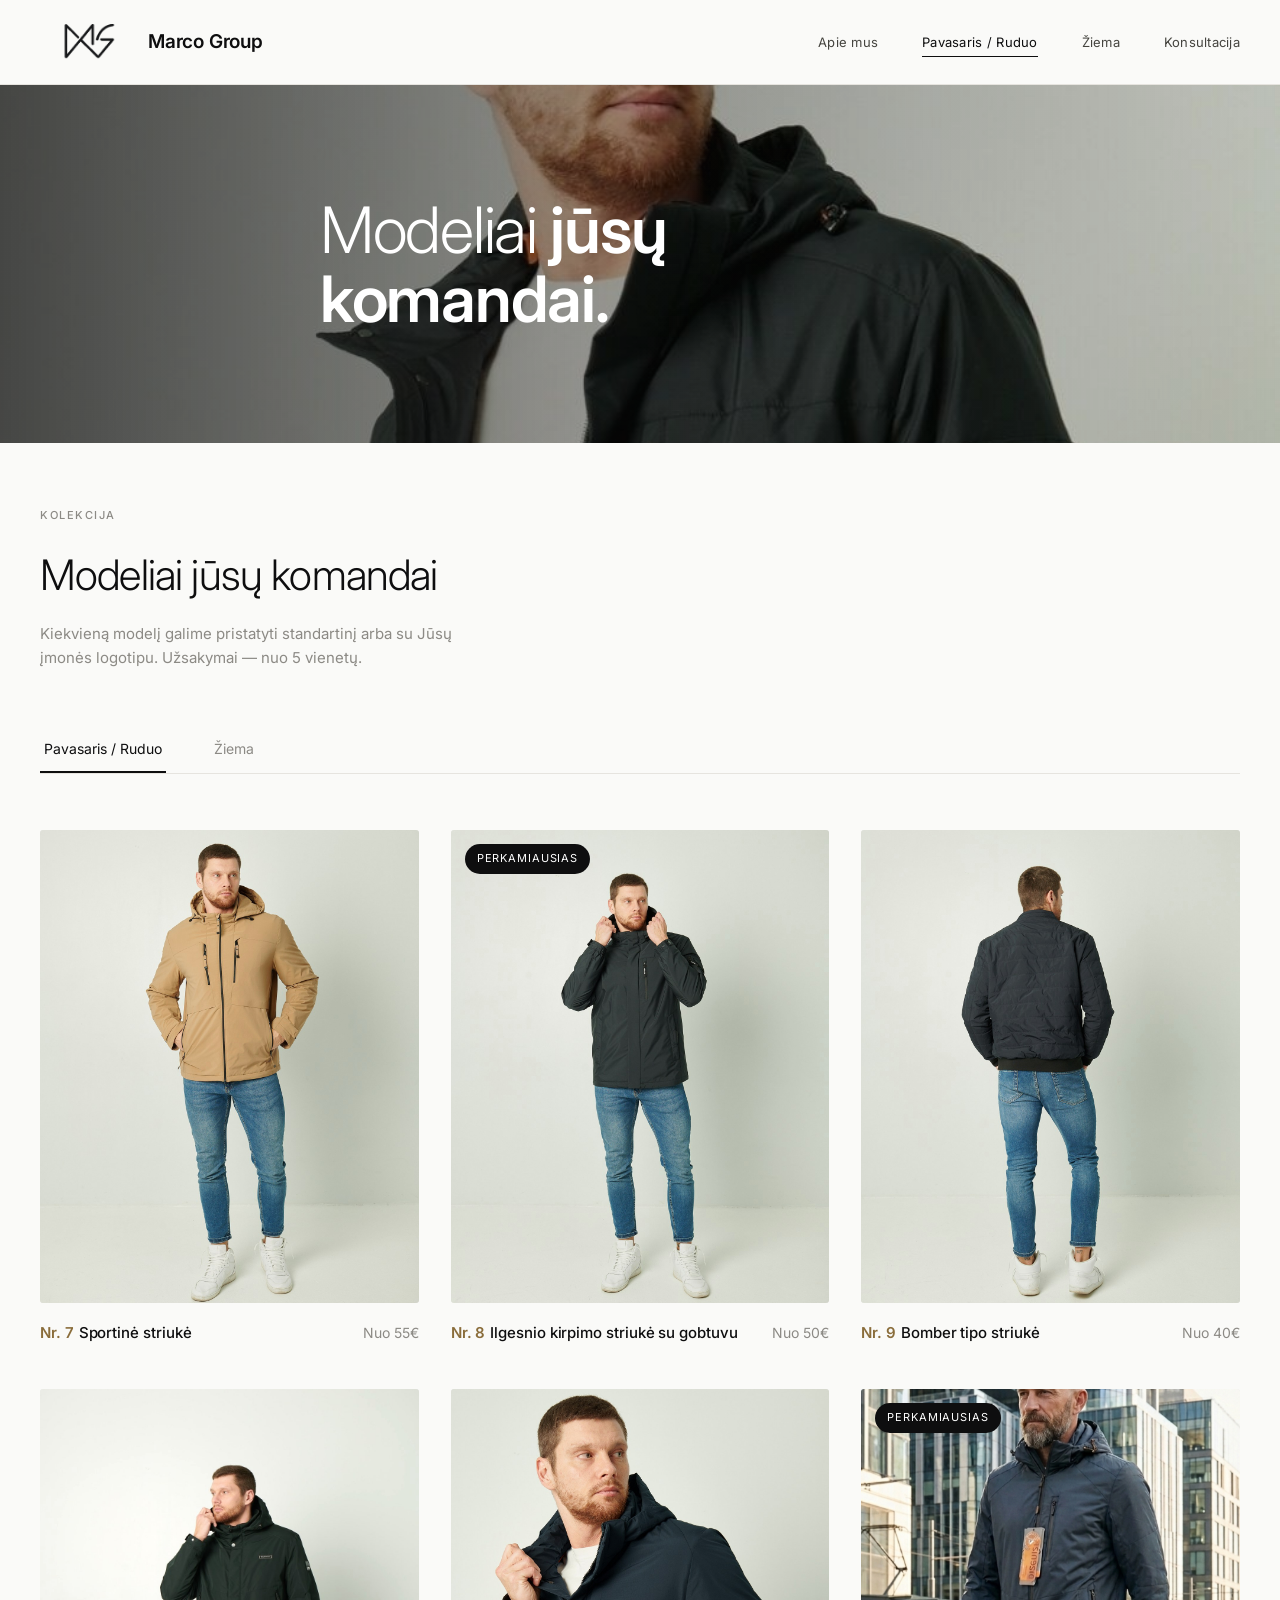
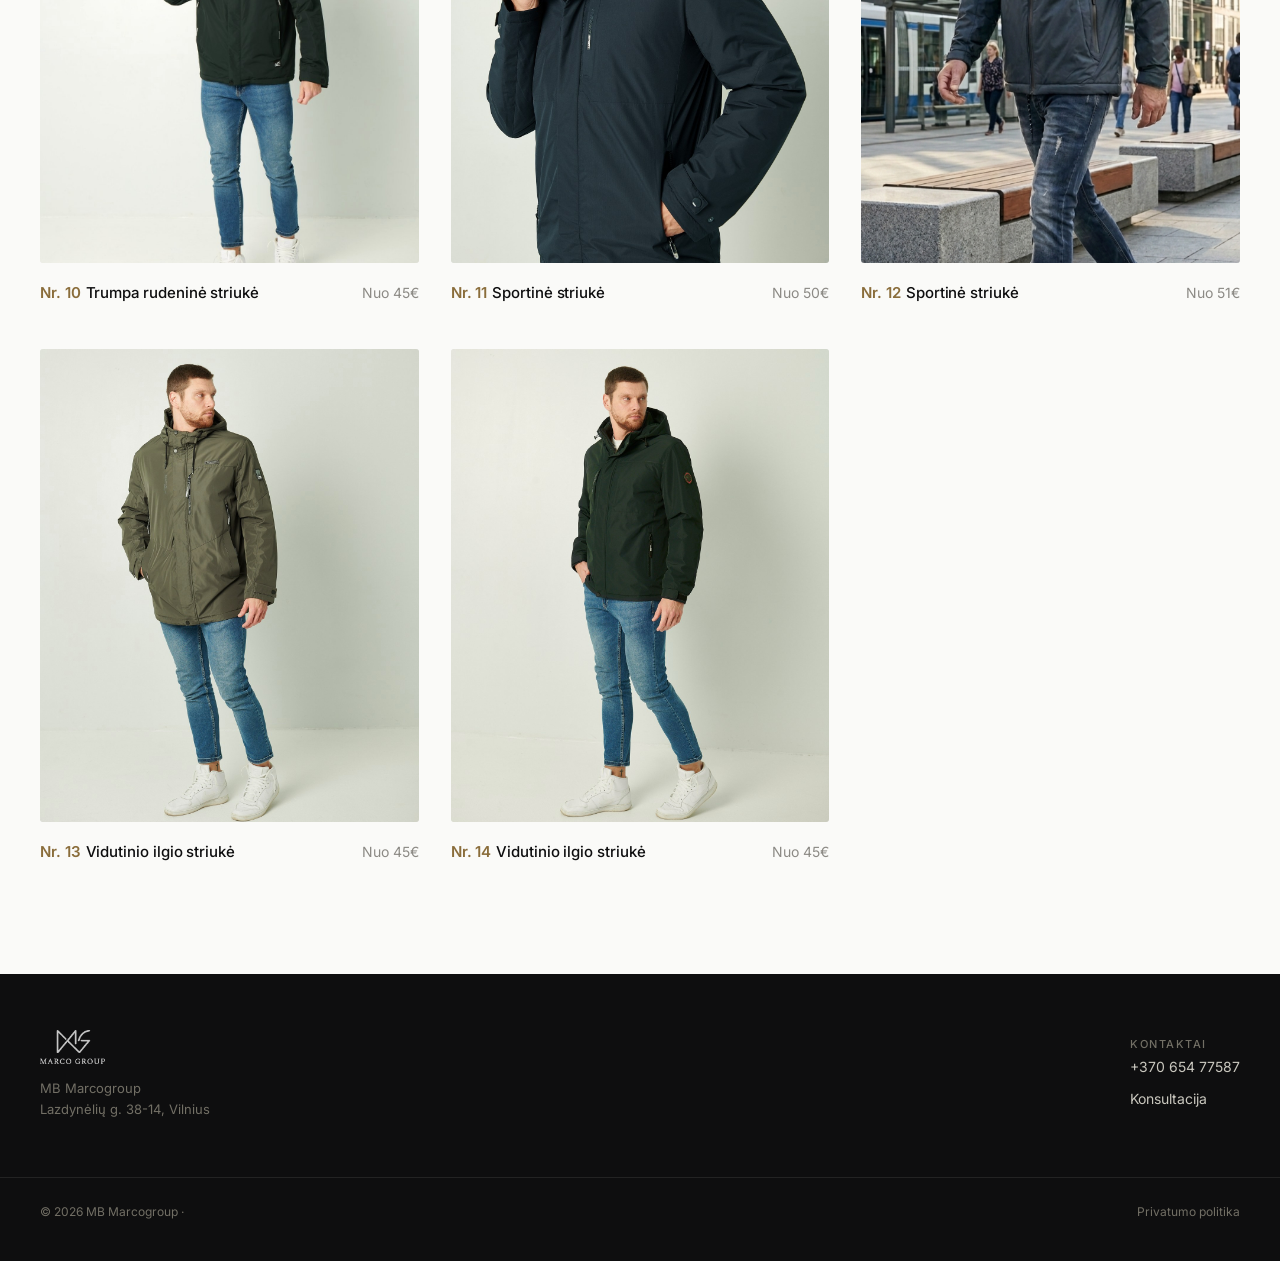
==== commit 7770d525: "Create kolekcija.html" ====
--- a/kolekcija.html
+++ b/kolekcija.html
@@ -66,7 +66,6 @@
     <div class="f-col">
       <span class="label">Kontaktai</span>
       <a href="tel:+37065477587">+370 654 77587</a>
-      <a href="mailto:info@striukestau.lt">info@striukestau.lt</a>
       <a href="konsultacija.html">Konsultacija</a>
     </div>
   </div>
@@ -83,6 +82,7 @@
   items.forEach((p, i) => {
     const secondImg = p.images.length > 1 ? p.images[1] : p.images[0];
     const num = PRODUCTS.indexOf(p) + 1;
+    const altText = p.name + ' su logotipu \u2014 Marco Group';
     const a = document.createElement('a');
     a.href = 'product.html?id=' + p.id;
     a.className = 'p-card reveal reveal-stagger';
@@ -90,8 +90,8 @@
     a.innerHTML = `
       <div class="imgwrap">
         ${p.featured ? '<span class="badge-featured">Perkamiausias</span>' : ''}
-        <img class="img-a" src="${p.images[0]}" alt="${p.name}" loading="lazy">
-        <img class="img-b" src="${secondImg}" alt="${p.name}" loading="lazy">
+        <img class="img-a" src="${p.images[0]}" alt="${altText}" loading="lazy">
+        <img class="img-b" src="${secondImg}" alt="${altText}" loading="lazy">
       </div>
       <div class="meta">
         <h4><span class="p-number">Nr. ${num}</span>${p.name}</h4>
--- a/1.css
+++ b/1.css
@@ -170,6 +170,15 @@
 @media (min-width:961px){
   .hero.hero-compact{ min-height:38vh; }
 }
+.hero-compact-title{
+  font-size:clamp(30px, 4.2vw, 46px);
+  line-height:1.12;
+  font-weight:300;
+  color:#fff;
+  letter-spacing:-0.02em;
+  margin:0;
+}
+.hero-compact-title strong{ font-weight:600; }
 
 /* ---------- FLAGSHIP PRODUCT ---------- */
 .flagship{
@@ -545,6 +554,17 @@
   .grid{ grid-template-columns:1fr 1fr; }
   .hero-ctas{ flex-direction:column; }
   .hero-ctas .btn{ width:100%; justify-content:center; }
+  .badge-featured{
+    font-size:9px;
+    padding:4px 8px;
+    top:8px; left:8px;
+    letter-spacing:0.04em;
+  }
+  .pd-bestseller-badge{
+    font-size:9px;
+    padding:4px 10px;
+    letter-spacing:0.04em;
+  }
 }
 
 @media (prefers-reduced-motion: reduce){
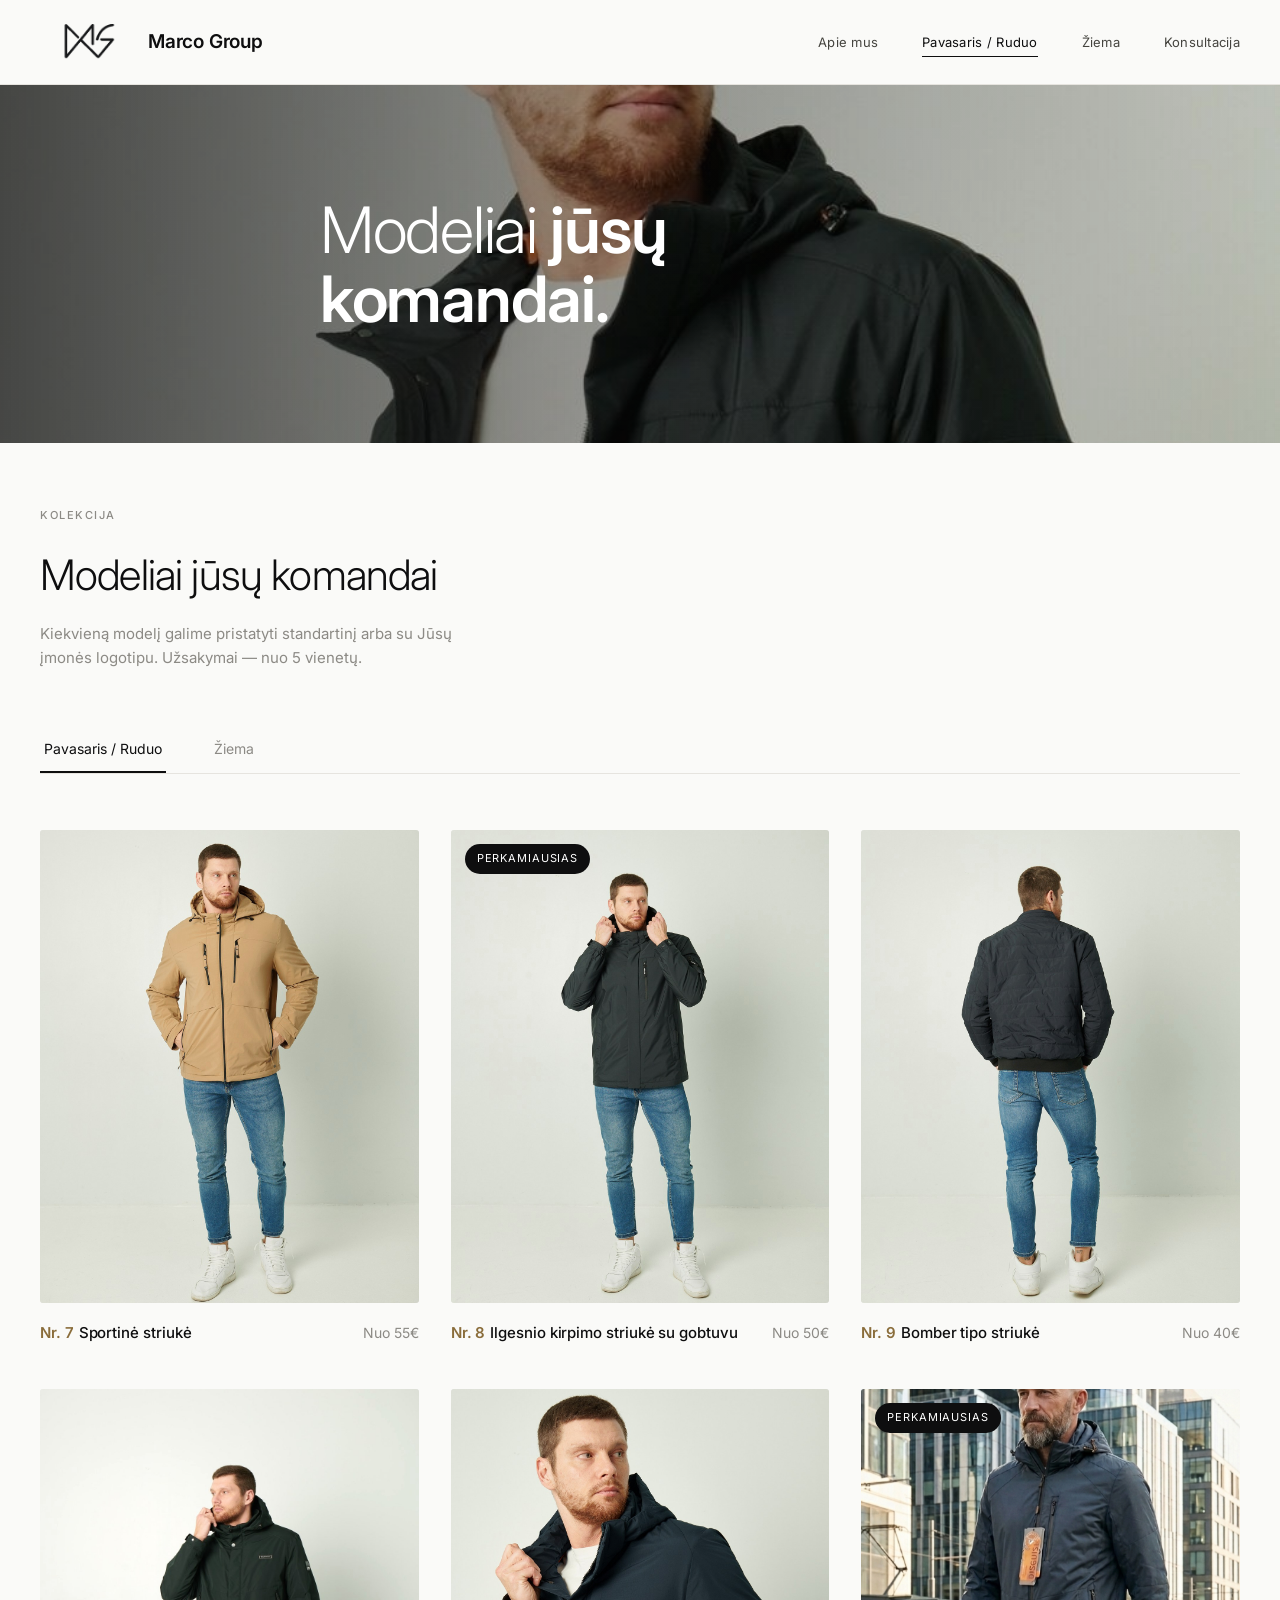
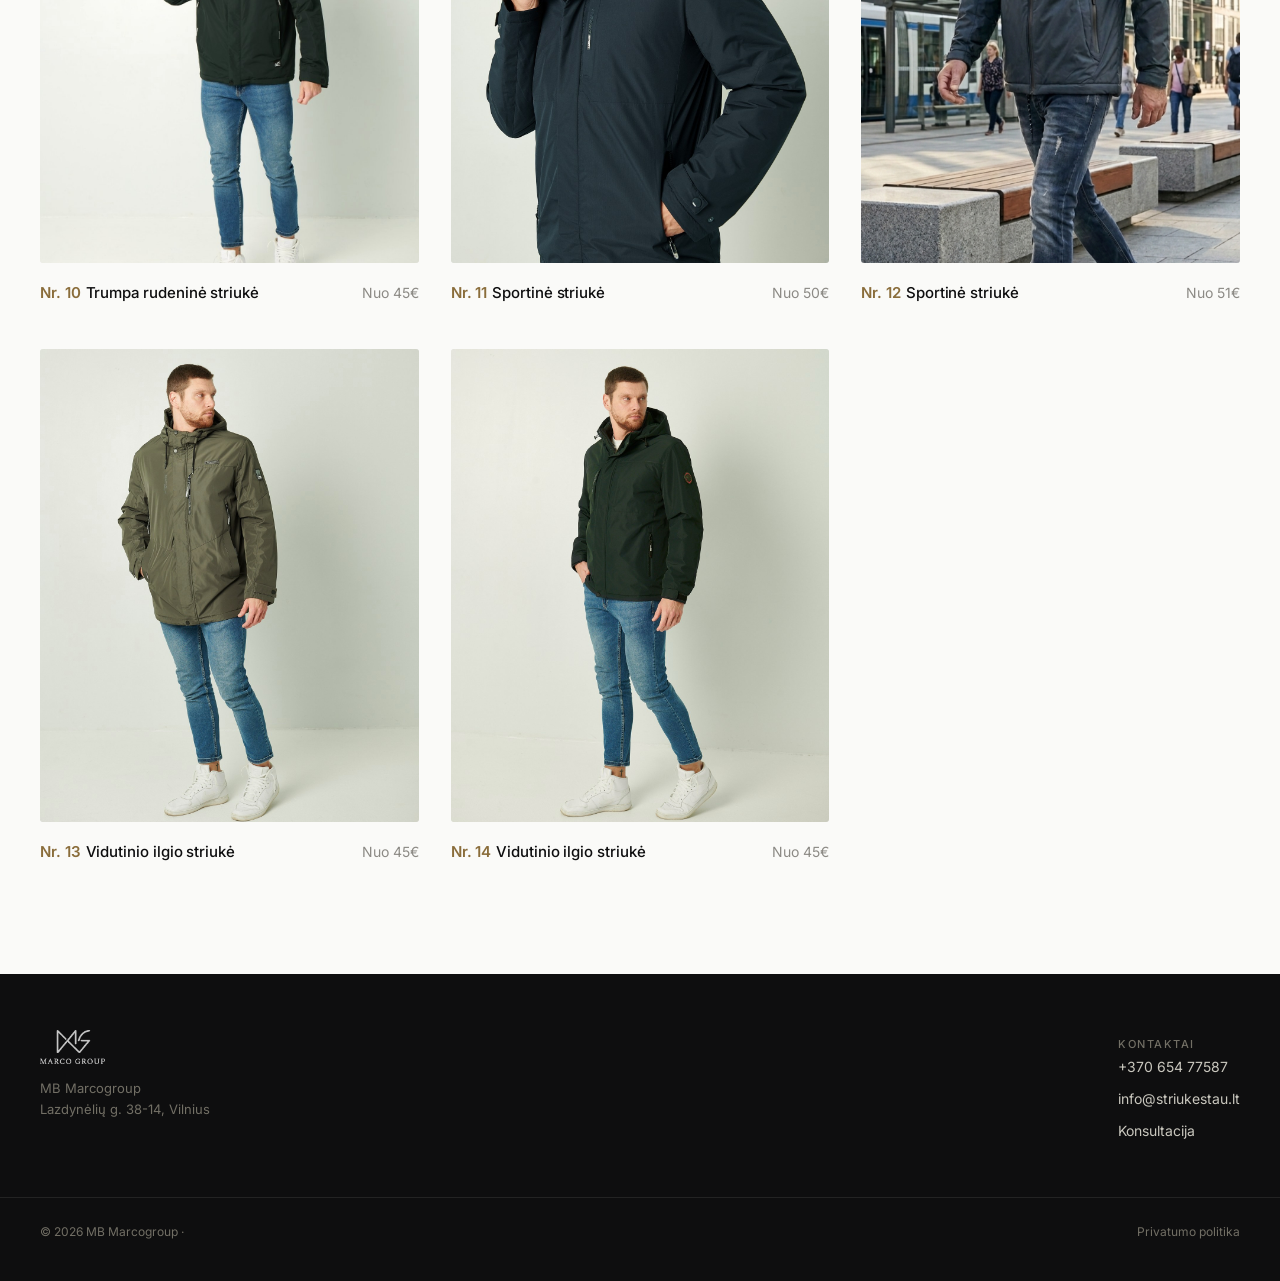
==== commit 0423754a: "Create kolekcija.html" ====
--- a/kolekcija.html
+++ b/kolekcija.html
@@ -66,6 +66,7 @@
     <div class="f-col">
       <span class="label">Kontaktai</span>
       <a href="tel:+37065477587">+370 654 77587</a>
+      <a href="mailto:info@striukestau.lt">info@striukestau.lt</a>
       <a href="konsultacija.html">Konsultacija</a>
     </div>
   </div>
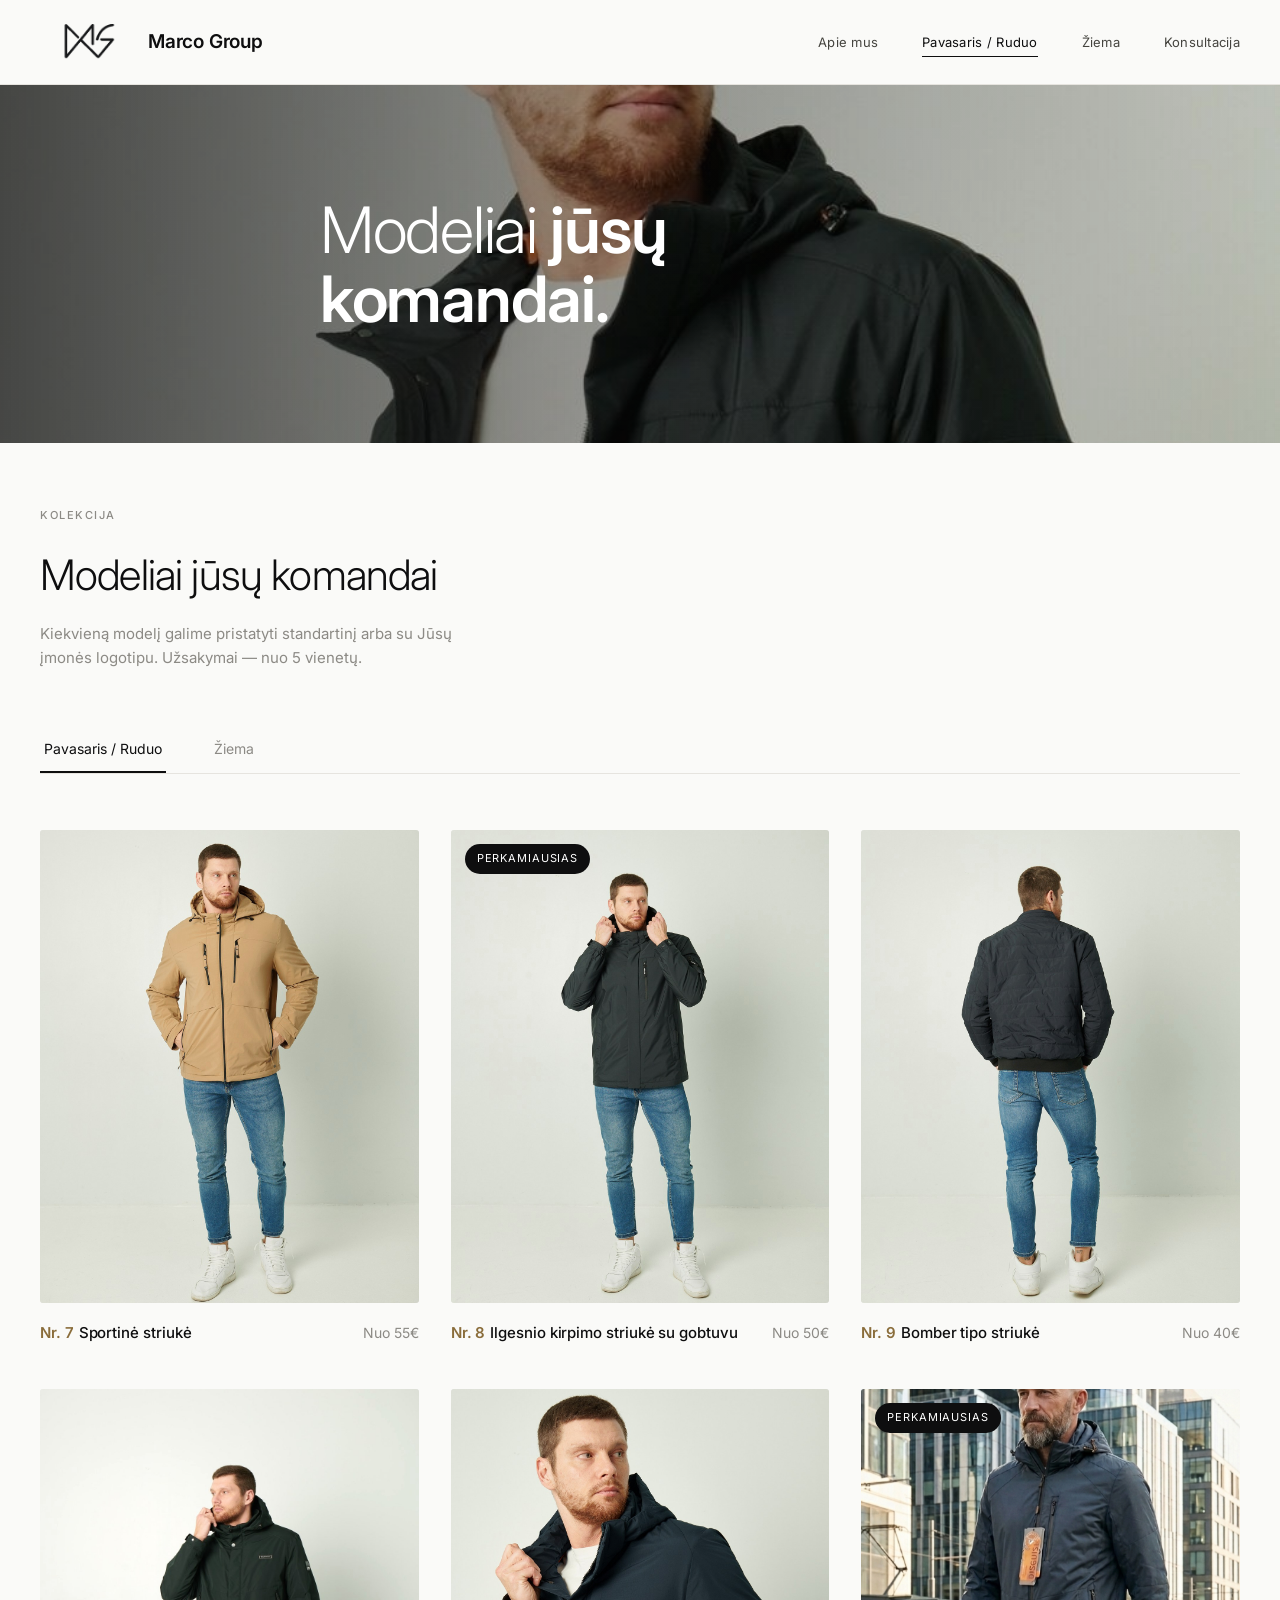
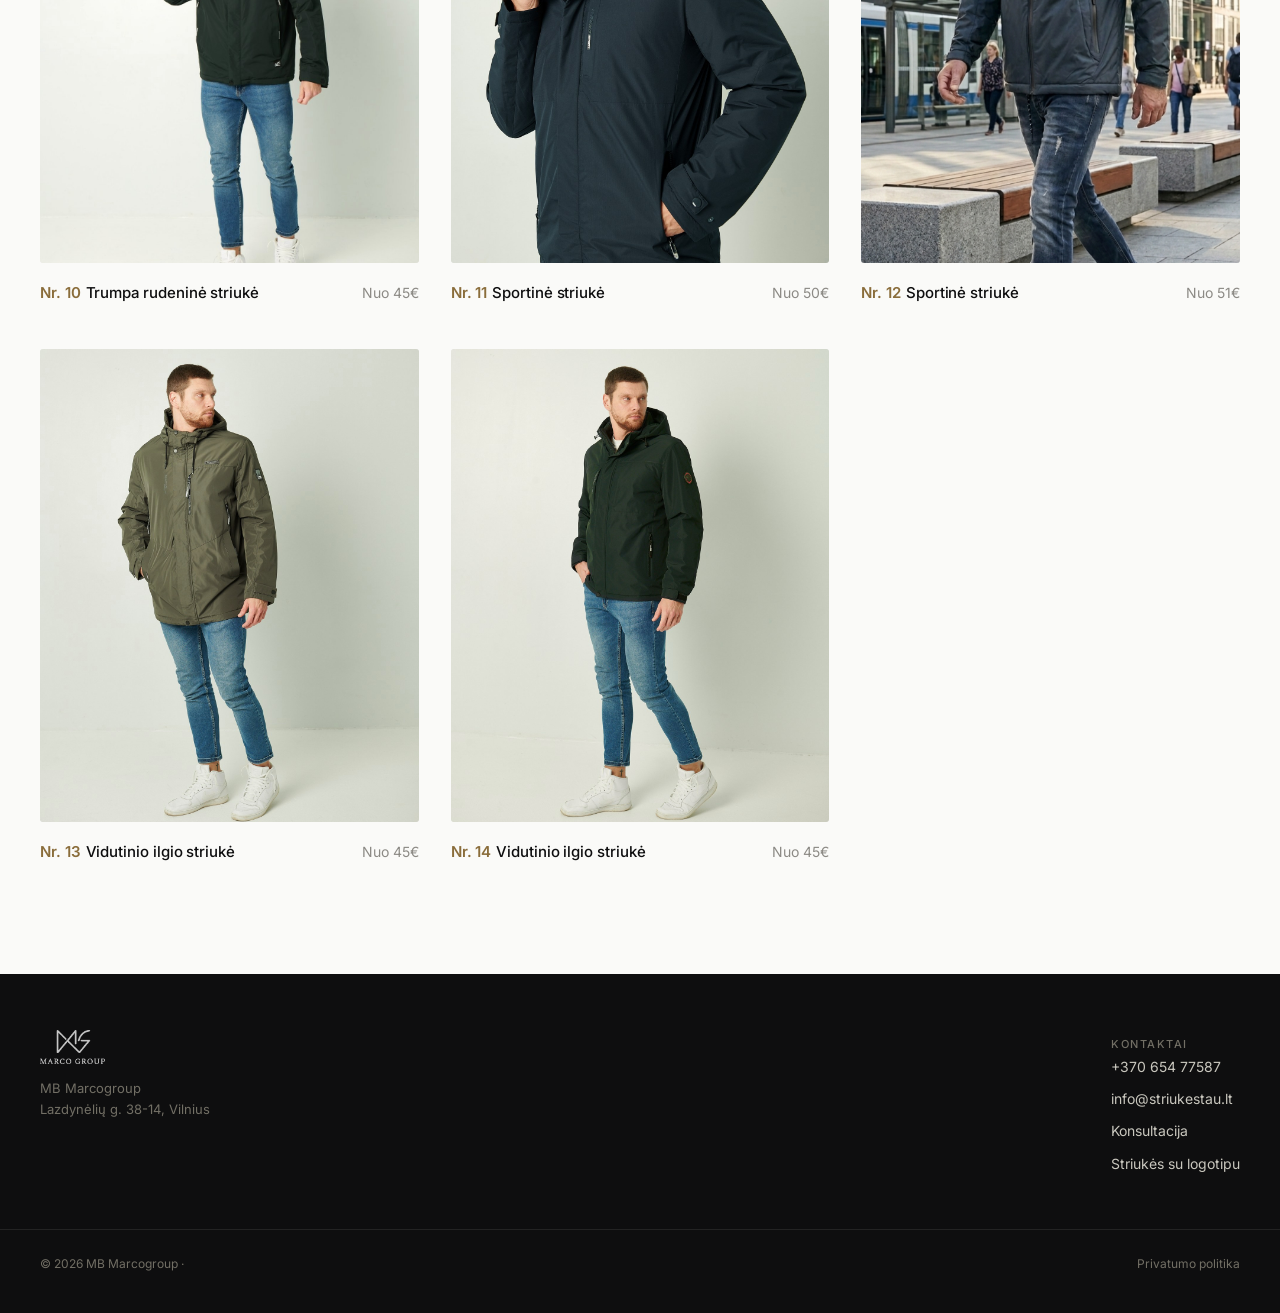
==== commit 7b7bcf80: "Add files via upload" ====
--- a/kolekcija.html
+++ b/kolekcija.html
@@ -11,7 +11,7 @@
 <meta property="og:image" content="marco-logo-dark.png">
 <meta property="og:title" content="Striukės ir darbo rūbai su logotipu įmonėms — Marco Group">
 <meta property="og:description" content="14 striukių / darbo rūbų modelių jūsų įmonės komandai — su logotipu arba be jo. Pavasario/Rudens ir Žiemos kolekcijos, nuo 5 vienetų.">
-<link rel="canonical" href="https://striukestau.lt/kolekcija.html">
+<link rel="canonical" href="https://striukestau.lt/kolekcija">
 <link rel="preconnect" href="https://fonts.googleapis.com">
 <link href="https://fonts.googleapis.com/css2?family=Inter:wght@300;400;500;600&display=swap" rel="stylesheet">
 <link rel="stylesheet" href="1.css">
@@ -20,12 +20,12 @@
 
 <header class="site-header">
   <div class="wrap">
-    <a href="index.html" class="logo" style="display:flex; align-items:center; gap:12px;"><img src="marco-mark-dark.png" alt="Marco Group" style="height:36px;width:auto;display:block;"><span>Marco Group</span></a>
+    <a href="/" class="logo" style="display:flex; align-items:center; gap:12px;"><img src="marco-mark-dark.png" alt="Marco Group" style="height:36px;width:auto;display:block;"><span>Marco Group</span></a>
     <nav>
       <ul>
-        <li><a href="kolekcija.html?season=pavasaris-ruduo" id="nav-pr">Pavasaris / Ruduo</a></li>
-        <li><a href="kolekcija.html?season=ziema" id="nav-z">Žiema</a></li>
-        <li><a href="konsultacija.html">Konsultacija</a></li>
+        <li><a href="/kolekcija?season=pavasaris-ruduo" id="nav-pr">Pavasaris / Ruduo</a></li>
+        <li><a href="/kolekcija?season=ziema" id="nav-z">Žiema</a></li>
+        <li><a href="/konsultacija">Konsultacija</a></li>
       </ul>
     </nav>
   </div>
@@ -67,10 +67,11 @@
       <span class="label">Kontaktai</span>
       <a href="tel:+37065477587">+370 654 77587</a>
       <a href="mailto:info@striukestau.lt">info@striukestau.lt</a>
-      <a href="konsultacija.html">Konsultacija</a>
+      <a href="/konsultacija">Konsultacija</a>
+      <a href="/striukes-su-logotipu">Striukės su logotipu</a>
     </div>
   </div>
-  <div class="wrap f-bottom">© 2026 MB Marcogroup · <a href="privatumo-politika.html" style="color:inherit;">Privatumo politika</a></div>
+  <div class="wrap f-bottom">© 2026 MB Marcogroup · <a href="/privatumo-politika" style="color:inherit;">Privatumo politika</a></div>
 </footer>
 
 <script src="2.js"></script>
@@ -85,7 +86,7 @@
     const num = PRODUCTS.indexOf(p) + 1;
     const altText = p.name + ' su logotipu \u2014 Marco Group';
     const a = document.createElement('a');
-    a.href = 'product.html?id=' + p.id;
+    a.href = '/product?id=' + p.id;
     a.className = 'p-card reveal reveal-stagger';
     a.style.setProperty('--reveal-delay', (i % 3) * 90 + 'ms');
     a.innerHTML = `
--- a/1.css
+++ b/1.css
@@ -582,3 +582,20 @@
   transform:translateY(0);
 }
 .reveal-stagger.in-view{ transition-delay:var(--reveal-delay, 0ms); }
+
+/* ---------- PRODUKTO PUSLAPIO PLOČIO PATAISYMAS (telefonams) ----------
+   Mažų nuotraukų juosta nebeplečia viso puslapio:
+   ji slenka į šoną pirštu, o puslapio stulpeliai telpa į ekraną. */
+.pd-grid > *{ min-width:0; }
+.pd-gallery-thumbs{
+  overflow-x:auto;
+  -webkit-overflow-scrolling:touch;
+  scrollbar-width:none;
+  padding-bottom:2px;
+}
+.pd-gallery-thumbs::-webkit-scrollbar{ display:none; }
+.pd-gallery-thumbs img{ flex:0 0 auto; }
+@media (max-width:560px){
+  .pd-gallery-thumbs{ gap:8px; }
+  .pd-gallery-thumbs img{ width:64px; height:80px; }
+}
